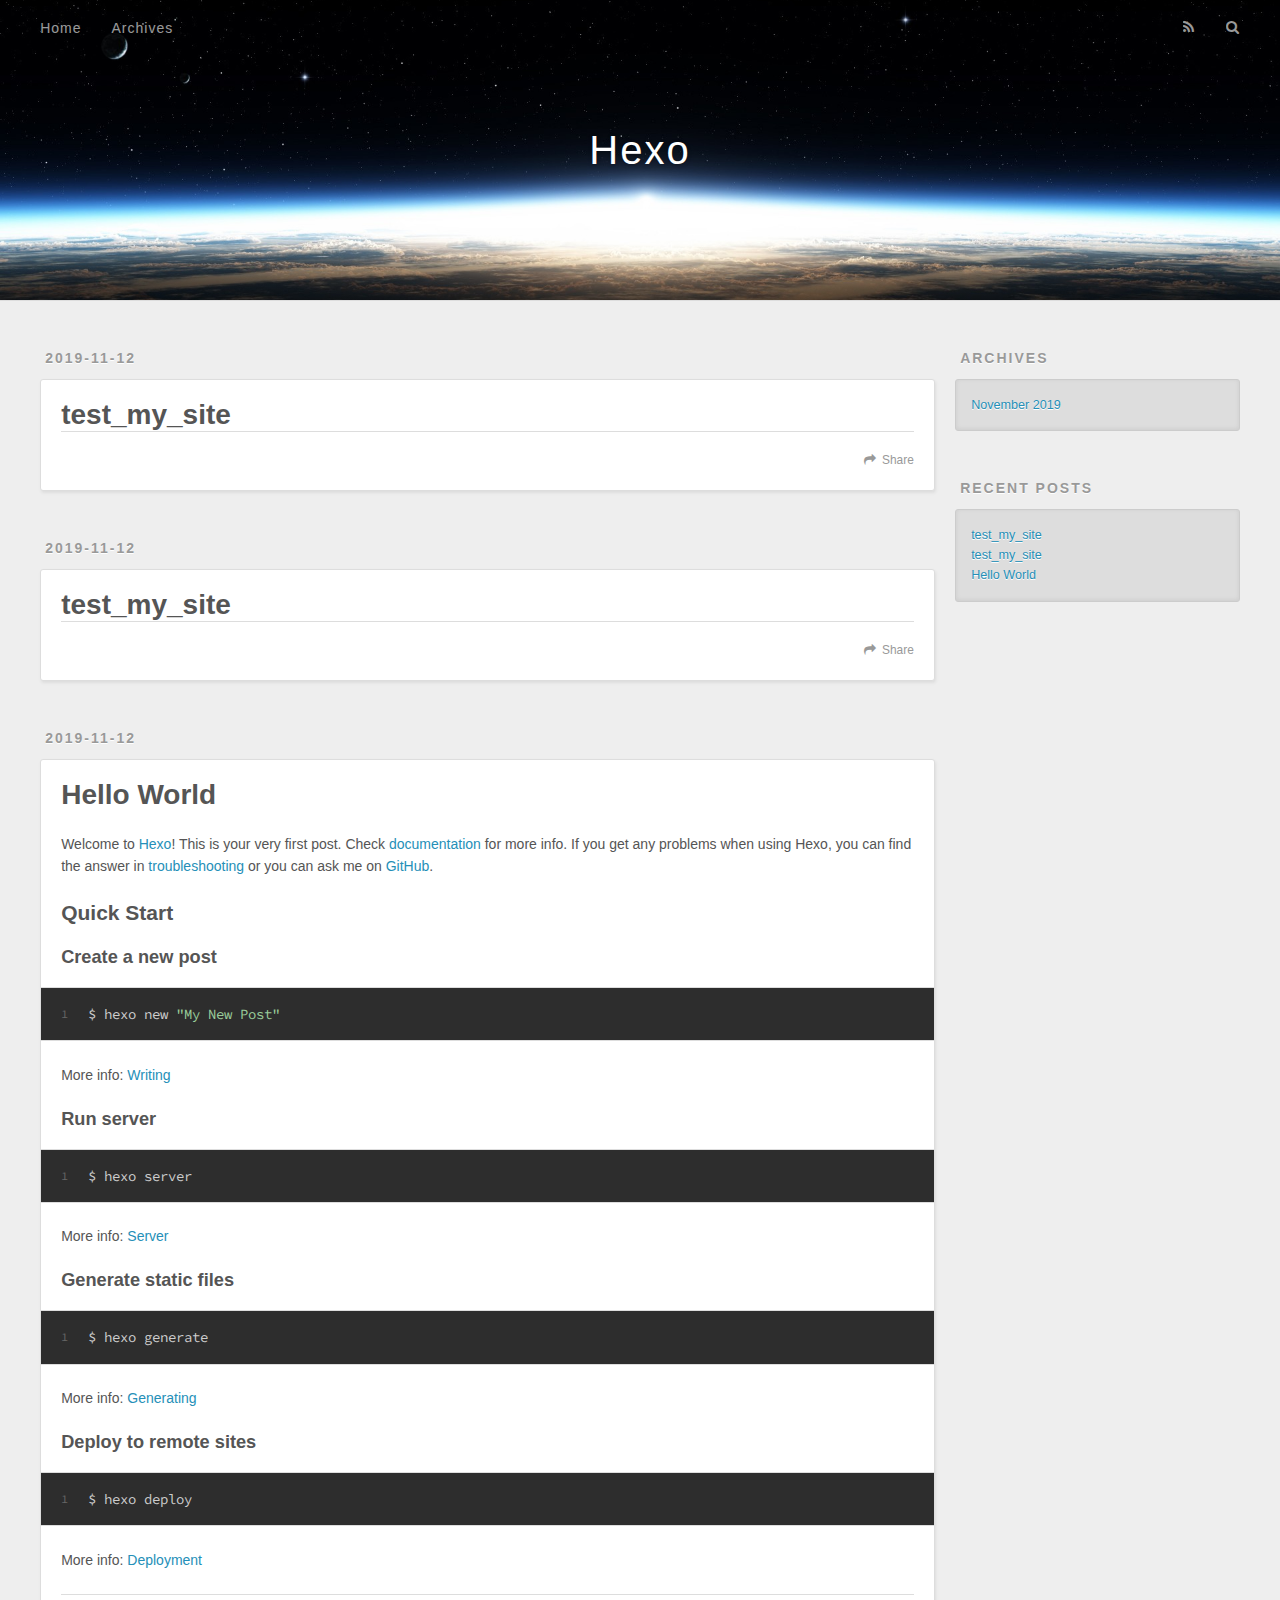
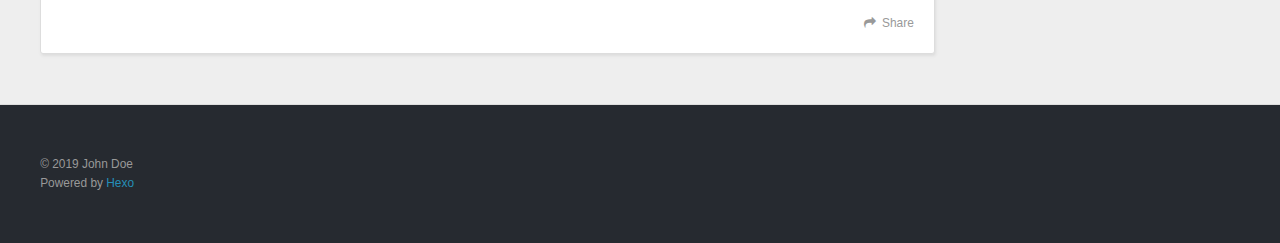
==== index.html @ 9171f2c6 "Site updated: 2019-11-12 21:00:38" ====
<!DOCTYPE html>
<html>
<head>
  <meta charset="utf-8">
  

  
  <title>Hexo</title>
  <meta name="viewport" content="width=device-width, initial-scale=1, maximum-scale=1">
  <meta property="og:type" content="website">
<meta property="og:title" content="Hexo">
<meta property="og:url" content="http:&#x2F;&#x2F;yoursite.com&#x2F;index.html">
<meta property="og:site_name" content="Hexo">
<meta property="og:locale" content="en">
<meta name="twitter:card" content="summary">
  
    <link rel="alternate" href="/atom.xml" title="Hexo" type="application/atom+xml">
  
  
    <link rel="icon" href="/favicon.png">
  
  
    <link href="//fonts.googleapis.com/css?family=Source+Code+Pro" rel="stylesheet" type="text/css">
  
  <link rel="stylesheet" href="/css/style.css">
</head>

<body>
  <div id="container">
    <div id="wrap">
      <header id="header">
  <div id="banner"></div>
  <div id="header-outer" class="outer">
    <div id="header-title" class="inner">
      <h1 id="logo-wrap">
        <a href="/" id="logo">Hexo</a>
      </h1>
      
    </div>
    <div id="header-inner" class="inner">
      <nav id="main-nav">
        <a id="main-nav-toggle" class="nav-icon"></a>
        
          <a class="main-nav-link" href="/">Home</a>
        
          <a class="main-nav-link" href="/archives">Archives</a>
        
      </nav>
      <nav id="sub-nav">
        
          <a id="nav-rss-link" class="nav-icon" href="/atom.xml" title="RSS Feed"></a>
        
        <a id="nav-search-btn" class="nav-icon" title="Search"></a>
      </nav>
      <div id="search-form-wrap">
        <form action="//google.com/search" method="get" accept-charset="UTF-8" class="search-form"><input type="search" name="q" class="search-form-input" placeholder="Search"><button type="submit" class="search-form-submit">&#xF002;</button><input type="hidden" name="sitesearch" value="http://yoursite.com"></form>
      </div>
    </div>
  </div>
</header>
      <div class="outer">
        <section id="main">
  
    <article id="post-test-my-site-1" class="article article-type-post" itemscope itemprop="blogPost">
  <div class="article-meta">
    <a href="/2019/11/12/test-my-site-1/" class="article-date">
  <time datetime="2019-11-12T12:51:30.000Z" itemprop="datePublished">2019-11-12</time>
</a>
    
  </div>
  <div class="article-inner">
    
    
      <header class="article-header">
        
  
    <h1 itemprop="name">
      <a class="article-title" href="/2019/11/12/test-my-site-1/">test_my_site</a>
    </h1>
  

      </header>
    
    <div class="article-entry" itemprop="articleBody">
      
        
      
    </div>
    <footer class="article-footer">
      <a data-url="http://yoursite.com/2019/11/12/test-my-site-1/" data-id="ck2vv4nkj0001gwr9bdwb14nw" class="article-share-link">Share</a>
      
      
    </footer>
  </div>
  
</article>


  
    <article id="post-test-my-site" class="article article-type-post" itemscope itemprop="blogPost">
  <div class="article-meta">
    <a href="/2019/11/12/test-my-site/" class="article-date">
  <time datetime="2019-11-12T12:20:41.000Z" itemprop="datePublished">2019-11-12</time>
</a>
    
  </div>
  <div class="article-inner">
    
    
      <header class="article-header">
        
  
    <h1 itemprop="name">
      <a class="article-title" href="/2019/11/12/test-my-site/">test_my_site</a>
    </h1>
  

      </header>
    
    <div class="article-entry" itemprop="articleBody">
      
        
      
    </div>
    <footer class="article-footer">
      <a data-url="http://yoursite.com/2019/11/12/test-my-site/" data-id="ck2vv4nkl0002gwr9ci5ifwwa" class="article-share-link">Share</a>
      
      
    </footer>
  </div>
  
</article>


  
    <article id="post-hello-world" class="article article-type-post" itemscope itemprop="blogPost">
  <div class="article-meta">
    <a href="/2019/11/12/hello-world/" class="article-date">
  <time datetime="2019-11-12T12:18:09.065Z" itemprop="datePublished">2019-11-12</time>
</a>
    
  </div>
  <div class="article-inner">
    
    
      <header class="article-header">
        
  
    <h1 itemprop="name">
      <a class="article-title" href="/2019/11/12/hello-world/">Hello World</a>
    </h1>
  

      </header>
    
    <div class="article-entry" itemprop="articleBody">
      
        <p>Welcome to <a href="https://hexo.io/" target="_blank" rel="noopener">Hexo</a>! This is your very first post. Check <a href="https://hexo.io/docs/" target="_blank" rel="noopener">documentation</a> for more info. If you get any problems when using Hexo, you can find the answer in <a href="https://hexo.io/docs/troubleshooting.html" target="_blank" rel="noopener">troubleshooting</a> or you can ask me on <a href="https://github.com/hexojs/hexo/issues" target="_blank" rel="noopener">GitHub</a>.</p>
<h2 id="Quick-Start"><a href="#Quick-Start" class="headerlink" title="Quick Start"></a>Quick Start</h2><h3 id="Create-a-new-post"><a href="#Create-a-new-post" class="headerlink" title="Create a new post"></a>Create a new post</h3><figure class="highlight bash"><table><tr><td class="gutter"><pre><span class="line">1</span><br></pre></td><td class="code"><pre><span class="line">$ hexo new <span class="string">"My New Post"</span></span><br></pre></td></tr></table></figure>

<p>More info: <a href="https://hexo.io/docs/writing.html" target="_blank" rel="noopener">Writing</a></p>
<h3 id="Run-server"><a href="#Run-server" class="headerlink" title="Run server"></a>Run server</h3><figure class="highlight bash"><table><tr><td class="gutter"><pre><span class="line">1</span><br></pre></td><td class="code"><pre><span class="line">$ hexo server</span><br></pre></td></tr></table></figure>

<p>More info: <a href="https://hexo.io/docs/server.html" target="_blank" rel="noopener">Server</a></p>
<h3 id="Generate-static-files"><a href="#Generate-static-files" class="headerlink" title="Generate static files"></a>Generate static files</h3><figure class="highlight bash"><table><tr><td class="gutter"><pre><span class="line">1</span><br></pre></td><td class="code"><pre><span class="line">$ hexo generate</span><br></pre></td></tr></table></figure>

<p>More info: <a href="https://hexo.io/docs/generating.html" target="_blank" rel="noopener">Generating</a></p>
<h3 id="Deploy-to-remote-sites"><a href="#Deploy-to-remote-sites" class="headerlink" title="Deploy to remote sites"></a>Deploy to remote sites</h3><figure class="highlight bash"><table><tr><td class="gutter"><pre><span class="line">1</span><br></pre></td><td class="code"><pre><span class="line">$ hexo deploy</span><br></pre></td></tr></table></figure>

<p>More info: <a href="https://hexo.io/docs/one-command-deployment.html" target="_blank" rel="noopener">Deployment</a></p>

      
    </div>
    <footer class="article-footer">
      <a data-url="http://yoursite.com/2019/11/12/hello-world/" data-id="ck2vv4nke0000gwr91i602cjk" class="article-share-link">Share</a>
      
      
    </footer>
  </div>
  
</article>


  


</section>
        
          <aside id="sidebar">
  
    

  
    

  
    
  
    
  <div class="widget-wrap">
    <h3 class="widget-title">Archives</h3>
    <div class="widget">
      <ul class="archive-list"><li class="archive-list-item"><a class="archive-list-link" href="/archives/2019/11/">November 2019</a></li></ul>
    </div>
  </div>


  
    
  <div class="widget-wrap">
    <h3 class="widget-title">Recent Posts</h3>
    <div class="widget">
      <ul>
        
          <li>
            <a href="/2019/11/12/test-my-site-1/">test_my_site</a>
          </li>
        
          <li>
            <a href="/2019/11/12/test-my-site/">test_my_site</a>
          </li>
        
          <li>
            <a href="/2019/11/12/hello-world/">Hello World</a>
          </li>
        
      </ul>
    </div>
  </div>

  
</aside>
        
      </div>
      <footer id="footer">
  
  <div class="outer">
    <div id="footer-info" class="inner">
      &copy; 2019 John Doe<br>
      Powered by <a href="http://hexo.io/" target="_blank">Hexo</a>
    </div>
  </div>
</footer>
    </div>
    <nav id="mobile-nav">
  
    <a href="/" class="mobile-nav-link">Home</a>
  
    <a href="/archives" class="mobile-nav-link">Archives</a>
  
</nav>
    

<script src="//ajax.googleapis.com/ajax/libs/jquery/2.0.3/jquery.min.js"></script>


  <link rel="stylesheet" href="/fancybox/jquery.fancybox.css">
  <script src="/fancybox/jquery.fancybox.pack.js"></script>


<script src="/js/script.js"></script>



  </div>
</body>
</html>
---- css/style.css ----
body {
  width: 100%;
}
body:before,
body:after {
  content: "";
  display: table;
}
body:after {
  clear: both;
}
html,
body,
div,
span,
applet,
object,
iframe,
h1,
h2,
h3,
h4,
h5,
h6,
p,
blockquote,
pre,
a,
abbr,
acronym,
address,
big,
cite,
code,
del,
dfn,
em,
img,
ins,
kbd,
q,
s,
samp,
small,
strike,
strong,
sub,
sup,
tt,
var,
dl,
dt,
dd,
ol,
ul,
li,
fieldset,
form,
label,
legend,
table,
caption,
tbody,
tfoot,
thead,
tr,
th,
td {
  margin: 0;
  padding: 0;
  border: 0;
  outline: 0;
  font-weight: inherit;
  font-style: inherit;
  font-family: inherit;
  font-size: 100%;
  vertical-align: baseline;
}
body {
  line-height: 1;
  color: #000;
  background: #fff;
}
ol,
ul {
  list-style: none;
}
table {
  border-collapse: separate;
  border-spacing: 0;
  vertical-align: middle;
}
caption,
th,
td {
  text-align: left;
  font-weight: normal;
  vertical-align: middle;
}
a img {
  border: none;
}
input,
button {
  margin: 0;
  padding: 0;
}
input::-moz-focus-inner,
button::-moz-focus-inner {
  border: 0;
  padding: 0;
}
@font-face {
  font-family: FontAwesome;
  font-style: normal;
  font-weight: normal;
  src: url("fonts/fontawesome-webfont.eot?v=#4.0.3");
  src: url("fonts/fontawesome-webfont.eot?#iefix&v=#4.0.3") format("embedded-opentype"), url("fonts/fontawesome-webfont.woff?v=#4.0.3") format("woff"), url("fonts/fontawesome-webfont.ttf?v=#4.0.3") format("truetype"), url("fonts/fontawesome-webfont.svg#fontawesomeregular?v=#4.0.3") format("svg");
}
html,
body,
#container {
  height: 100%;
}
body {
  background: #eee;
  font: 14px -apple-system, BlinkMacSystemFont, "Segoe UI", "Roboto", "Oxygen", "Ubuntu", "Cantarell", "Fira Sans", "Droid Sans", "Helvetica Neue", sans-serif;
  -webkit-text-size-adjust: 100%;
}
.outer {
  max-width: 1220px;
  margin: 0 auto;
  padding: 0 20px;
}
.outer:before,
.outer:after {
  content: "";
  display: table;
}
.outer:after {
  clear: both;
}
.inner {
  display: inline;
  float: left;
  width: 98.33333333333333%;
  margin: 0 0.833333333333333%;
}
.left,
.alignleft {
  float: left;
}
.right,
.alignright {
  float: right;
}
.clear {
  clear: both;
}
#container {
  position: relative;
}
.mobile-nav-on {
  overflow: hidden;
}
#wrap {
  height: 100%;
  width: 100%;
  position: absolute;
  top: 0;
  left: 0;
  -webkit-transition: 0.2s ease-out;
  -moz-transition: 0.2s ease-out;
  -ms-transition: 0.2s ease-out;
  transition: 0.2s ease-out;
  z-index: 1;
  background: #eee;
}
.mobile-nav-on #wrap {
  left: 280px;
}
@media screen and (min-width: 768px) {
  #main {
    display: inline;
    float: left;
    width: 73.33333333333333%;
    margin: 0 0.833333333333333%;
  }
}
.article-date,
.article-category-link,
.archive-year,
.widget-title {
  text-decoration: none;
  text-transform: uppercase;
  letter-spacing: 2px;
  color: #999;
  margin-bottom: 1em;
  margin-left: 5px;
  line-height: 1em;
  text-shadow: 0 1px #fff;
  font-weight: bold;
}
.article-inner,
.archive-article-inner {
  background: #fff;
  -webkit-box-shadow: 1px 2px 3px #ddd;
  box-shadow: 1px 2px 3px #ddd;
  border: 1px solid #ddd;
  border-radius: 3px;
}
.article-entry h1,
.widget h1 {
  font-size: 2em;
}
.article-entry h2,
.widget h2 {
  font-size: 1.5em;
}
.article-entry h3,
.widget h3 {
  font-size: 1.3em;
}
.article-entry h4,
.widget h4 {
  font-size: 1.2em;
}
.article-entry h5,
.widget h5 {
  font-size: 1em;
}
.article-entry h6,
.widget h6 {
  font-size: 1em;
  color: #999;
}
.article-entry hr,
.widget hr {
  border: 1px dashed #ddd;
}
.article-entry strong,
.widget strong {
  font-weight: bold;
}
.article-entry em,
.widget em,
.article-entry cite,
.widget cite {
  font-style: italic;
}
.article-entry sup,
.widget sup,
.article-entry sub,
.widget sub {
  font-size: 0.75em;
  line-height: 0;
  position: relative;
  vertical-align: baseline;
}
.article-entry sup,
.widget sup {
  top: -0.5em;
}
.article-entry sub,
.widget sub {
  bottom: -0.2em;
}
.article-entry small,
.widget small {
  font-size: 0.85em;
}
.article-entry acronym,
.widget acronym,
.article-entry abbr,
.widget abbr {
  border-bottom: 1px dotted;
}
.article-entry ul,
.widget ul,
.article-entry ol,
.widget ol,
.article-entry dl,
.widget dl {
  margin: 0 20px;
  line-height: 1.6em;
}
.article-entry ul ul,
.widget ul ul,
.article-entry ol ul,
.widget ol ul,
.article-entry ul ol,
.widget ul ol,
.article-entry ol ol,
.widget ol ol {
  margin-top: 0;
  margin-bottom: 0;
}
.article-entry ul,
.widget ul {
  list-style: disc;
}
.article-entry ol,
.widget ol {
  list-style: decimal;
}
.article-entry dt,
.widget dt {
  font-weight: bold;
}
#header {
  height: 300px;
  position: relative;
  border-bottom: 1px solid #ddd;
}
#header:before,
#header:after {
  content: "";
  position: absolute;
  left: 0;
  right: 0;
  height: 40px;
}
#header:before {
  top: 0;
  background: -webkit-linear-gradient(rgba(0,0,0,0.2), transparent);
  background: -moz-linear-gradient(rgba(0,0,0,0.2), transparent);
  background: -ms-linear-gradient(rgba(0,0,0,0.2), transparent);
  background: linear-gradient(rgba(0,0,0,0.2), transparent);
}
#header:after {
  bottom: 0;
  background: -webkit-linear-gradient(transparent, rgba(0,0,0,0.2));
  background: -moz-linear-gradient(transparent, rgba(0,0,0,0.2));
  background: -ms-linear-gradient(transparent, rgba(0,0,0,0.2));
  background: linear-gradient(transparent, rgba(0,0,0,0.2));
}
#header-outer {
  height: 100%;
  position: relative;
}
#header-inner {
  position: relative;
  overflow: hidden;
}
#banner {
  position: absolute;
  top: 0;
  left: 0;
  width: 100%;
  height: 100%;
  background: url("images/banner.jpg") center #000;
  -webkit-background-size: cover;
  -moz-background-size: cover;
  background-size: cover;
  z-index: -1;
}
#header-title {
  text-align: center;
  height: 40px;
  position: absolute;
  top: 50%;
  left: 0;
  margin-top: -20px;
}
#logo,
#subtitle {
  text-decoration: none;
  color: #fff;
  font-weight: 300;
  text-shadow: 0 1px 4px rgba(0,0,0,0.3);
}
#logo {
  font-size: 40px;
  line-height: 40px;
  letter-spacing: 2px;
}
#subtitle {
  font-size: 16px;
  line-height: 16px;
  letter-spacing: 1px;
}
#subtitle-wrap {
  margin-top: 16px;
}
#main-nav {
  float: left;
  margin-left: -15px;
}
.nav-icon,
.main-nav-link {
  float: left;
  color: #fff;
  opacity: 0.6;
  text-decoration: none;
  text-shadow: 0 1px rgba(0,0,0,0.2);
  -webkit-transition: opacity 0.2s;
  -moz-transition: opacity 0.2s;
  -ms-transition: opacity 0.2s;
  transition: opacity 0.2s;
  display: block;
  padding: 20px 15px;
}
.nav-icon:hover,
.main-nav-link:hover {
  opacity: 1;
}
.nav-icon {
  font-family: FontAwesome;
  text-align: center;
  font-size: 14px;
  width: 14px;
  height: 14px;
  padding: 20px 15px;
  position: relative;
  cursor: pointer;
}
.main-nav-link {
  font-weight: 300;
  letter-spacing: 1px;
}
@media screen and (max-width: 479px) {
  .main-nav-link {
    display: none;
  }
}
#main-nav-toggle {
  display: none;
}
#main-nav-toggle:before {
  content: "\f0c9";
}
@media screen and (max-width: 479px) {
  #main-nav-toggle {
    display: block;
  }
}
#sub-nav {
  float: right;
  margin-right: -15px;
}
#nav-rss-link:before {
  content: "\f09e";
}
#nav-search-btn:before {
  content: "\f002";
}
#search-form-wrap {
  position: absolute;
  top: 15px;
  width: 150px;
  height: 30px;
  right: -150px;
  opacity: 0;
  -webkit-transition: 0.2s ease-out;
  -moz-transition: 0.2s ease-out;
  -ms-transition: 0.2s ease-out;
  transition: 0.2s ease-out;
}
#search-form-wrap.on {
  opacity: 1;
  right: 0;
}
@media screen and (max-width: 479px) {
  #search-form-wrap {
    width: 100%;
    right: -100%;
  }
}
.search-form {
  position: absolute;
  top: 0;
  left: 0;
  right: 0;
  background: #fff;
  padding: 5px 15px;
  border-radius: 15px;
  -webkit-box-shadow: 0 0 10px rgba(0,0,0,0.3);
  box-shadow: 0 0 10px rgba(0,0,0,0.3);
}
.search-form-input {
  border: none;
  background: none;
  color: #555;
  width: 100%;
  font: 13px -apple-system, BlinkMacSystemFont, "Segoe UI", "Roboto", "Oxygen", "Ubuntu", "Cantarell", "Fira Sans", "Droid Sans", "Helvetica Neue", sans-serif;
  outline: none;
}
.search-form-input::-webkit-search-results-decoration,
.search-form-input::-webkit-search-cancel-button {
  -webkit-appearance: none;
}
.search-form-submit {
  position: absolute;
  top: 50%;
  right: 10px;
  margin-top: -7px;
  font: 13px FontAwesome;
  border: none;
  background: none;
  color: #bbb;
  cursor: pointer;
}
.search-form-submit:hover,
.search-form-submit:focus {
  color: #777;
}
.article {
  margin: 50px 0;
}
.article-inner {
  overflow: hidden;
}
.article-meta:before,
.article-meta:after {
  content: "";
  display: table;
}
.article-meta:after {
  clear: both;
}
.article-date {
  float: left;
}
.article-category {
  float: left;
  line-height: 1em;
  color: #ccc;
  text-shadow: 0 1px #fff;
  margin-left: 8px;
}
.article-category:before {
  content: "\2022";
}
.article-category-link {
  margin: 0 12px 1em;
}
.article-header {
  padding: 20px 20px 0;
}
.article-title {
  text-decoration: none;
  font-size: 2em;
  font-weight: bold;
  color: #555;
  line-height: 1.1em;
  -webkit-transition: color 0.2s;
  -moz-transition: color 0.2s;
  -ms-transition: color 0.2s;
  transition: color 0.2s;
}
a.article-title:hover {
  color: #258fb8;
}
.article-entry {
  color: #555;
  padding: 0 20px;
}
.article-entry:before,
.article-entry:after {
  content: "";
  display: table;
}
.article-entry:after {
  clear: both;
}
.article-entry p,
.article-entry table {
  line-height: 1.6em;
  margin: 1.6em 0;
}
.article-entry h1,
.article-entry h2,
.article-entry h3,
.article-entry h4,
.article-entry h5,
.article-entry h6 {
  font-weight: bold;
}
.article-entry h1,
.article-entry h2,
.article-entry h3,
.article-entry h4,
.article-entry h5,
.article-entry h6 {
  line-height: 1.1em;
  margin: 1.1em 0;
}
.article-entry a {
  color: #258fb8;
  text-decoration: none;
}
.article-entry a:hover {
  text-decoration: underline;
}
.article-entry ul,
.article-entry ol,
.article-entry dl {
  margin-top: 1.6em;
  margin-bottom: 1.6em;
}
.article-entry img,
.article-entry video {
  max-width: 100%;
  height: auto;
  display: block;
  margin: auto;
}
.article-entry iframe {
  border: none;
}
.article-entry table {
  width: 100%;
  border-collapse: collapse;
  border-spacing: 0;
}
.article-entry th {
  font-weight: bold;
  border-bottom: 3px solid #ddd;
  padding-bottom: 0.5em;
}
.article-entry td {
  border-bottom: 1px solid #ddd;
  padding: 10px 0;
}
.article-entry blockquote {
  font-family: Georgia, "Times New Roman", serif;
  font-size: 1.4em;
  margin: 1.6em 20px;
  text-align: center;
}
.article-entry blockquote footer {
  font-size: 14px;
  margin: 1.6em 0;
  font-family: -apple-system, BlinkMacSystemFont, "Segoe UI", "Roboto", "Oxygen", "Ubuntu", "Cantarell", "Fira Sans", "Droid Sans", "Helvetica Neue", sans-serif;
}
.article-entry blockquote footer cite:before {
  content: "—";
  padding: 0 0.5em;
}
.article-entry .pullquote {
  text-align: left;
  width: 45%;
  margin: 0;
}
.article-entry .pullquote.left {
  margin-left: 0.5em;
  margin-right: 1em;
}
.article-entry .pullquote.right {
  margin-right: 0.5em;
  margin-left: 1em;
}
.article-entry .caption {
  color: #999;
  display: block;
  font-size: 0.9em;
  margin-top: 0.5em;
  position: relative;
  text-align: center;
}
.article-entry .video-container {
  position: relative;
  padding-top: 56.25%;
  height: 0;
  overflow: hidden;
}
.article-entry .video-container iframe,
.article-entry .video-container object,
.article-entry .video-container embed {
  position: absolute;
  top: 0;
  left: 0;
  width: 100%;
  height: 100%;
  margin-top: 0;
}
.article-more-link a {
  display: inline-block;
  line-height: 1em;
  padding: 6px 15px;
  border-radius: 15px;
  background: #eee;
  color: #999;
  text-shadow: 0 1px #fff;
  text-decoration: none;
}
.article-more-link a:hover {
  background: #258fb8;
  color: #fff;
  text-decoration: none;
  text-shadow: 0 1px #1e7293;
}
.article-footer {
  font-size: 0.85em;
  line-height: 1.6em;
  border-top: 1px solid #ddd;
  padding-top: 1.6em;
  margin: 0 20px 20px;
}
.article-footer:before,
.article-footer:after {
  content: "";
  display: table;
}
.article-footer:after {
  clear: both;
}
.article-footer a {
  color: #999;
  text-decoration: none;
}
.article-footer a:hover {
  color: #555;
}
.article-tag-list-item {
  float: left;
  margin-right: 10px;
}
.article-tag-list-link:before {
  content: "#";
}
.article-comment-link {
  float: right;
}
.article-comment-link:before {
  content: "\f075";
  font-family: FontAwesome;
  padding-right: 8px;
}
.article-share-link {
  cursor: pointer;
  float: right;
  margin-left: 20px;
}
.article-share-link:before {
  content: "\f064";
  font-family: FontAwesome;
  padding-right: 6px;
}
#article-nav {
  position: relative;
}
#article-nav:before,
#article-nav:after {
  content: "";
  display: table;
}
#article-nav:after {
  clear: both;
}
@media screen and (min-width: 768px) {
  #article-nav {
    margin: 50px 0;
  }
  #article-nav:before {
    width: 8px;
    height: 8px;
    position: absolute;
    top: 50%;
    left: 50%;
    margin-top: -4px;
    margin-left: -4px;
    content: "";
    border-radius: 50%;
    background: #ddd;
    -webkit-box-shadow: 0 1px 2px #fff;
    box-shadow: 0 1px 2px #fff;
  }
}
.article-nav-link-wrap {
  text-decoration: none;
  text-shadow: 0 1px #fff;
  color: #999;
  -webkit-box-sizing: border-box;
  -moz-box-sizing: border-box;
  box-sizing: border-box;
  margin-top: 50px;
  text-align: center;
  display: block;
}
.article-nav-link-wrap:hover {
  color: #555;
}
@media screen and (min-width: 768px) {
  .article-nav-link-wrap {
    width: 50%;
    margin-top: 0;
  }
}
@media screen and (min-width: 768px) {
  #article-nav-newer {
    float: left;
    text-align: right;
    padding-right: 20px;
  }
}
@media screen and (min-width: 768px) {
  #article-nav-older {
    float: right;
    text-align: left;
    padding-left: 20px;
  }
}
.article-nav-caption {
  text-transform: uppercase;
  letter-spacing: 2px;
  color: #ddd;
  line-height: 1em;
  font-weight: bold;
}
#article-nav-newer .article-nav-caption {
  margin-right: -2px;
}
.article-nav-title {
  font-size: 0.85em;
  line-height: 1.6em;
  margin-top: 0.5em;
}
.article-share-box {
  position: absolute;
  display: none;
  background: #fff;
  -webkit-box-shadow: 1px 2px 10px rgba(0,0,0,0.2);
  box-shadow: 1px 2px 10px rgba(0,0,0,0.2);
  border-radius: 3px;
  margin-left: -145px;
  overflow: hidden;
  z-index: 1;
}
.article-share-box.on {
  display: block;
}
.article-share-input {
  width: 100%;
  background: none;
  -webkit-box-sizing: border-box;
  -moz-box-sizing: border-box;
  box-sizing: border-box;
  font: 14px -apple-system, BlinkMacSystemFont, "Segoe UI", "Roboto", "Oxygen", "Ubuntu", "Cantarell", "Fira Sans", "Droid Sans", "Helvetica Neue", sans-serif;
  padding: 0 15px;
  color: #555;
  outline: none;
  border: 1px solid #ddd;
  border-radius: 3px 3px 0 0;
  height: 36px;
  line-height: 36px;
}
.article-share-links {
  background: #eee;
}
.article-share-links:before,
.article-share-links:after {
  content: "";
  display: table;
}
.article-share-links:after {
  clear: both;
}
.article-share-twitter,
.article-share-facebook,
.article-share-pinterest,
.article-share-google {
  width: 50px;
  height: 36px;
  display: block;
  float: left;
  position: relative;
  color: #999;
  text-shadow: 0 1px #fff;
}
.article-share-twitter:before,
.article-share-facebook:before,
.article-share-pinterest:before,
.article-share-google:before {
  font-size: 20px;
  font-family: FontAwesome;
  width: 20px;
  height: 20px;
  position: absolute;
  top: 50%;
  left: 50%;
  margin-top: -10px;
  margin-left: -10px;
  text-align: center;
}
.article-share-twitter:hover,
.article-share-facebook:hover,
.article-share-pinterest:hover,
.article-share-google:hover {
  color: #fff;
}
.article-share-twitter:before {
  content: "\f099";
}
.article-share-twitter:hover {
  background: #00aced;
  text-shadow: 0 1px #008abe;
}
.article-share-facebook:before {
  content: "\f09a";
}
.article-share-facebook:hover {
  background: #3b5998;
  text-shadow: 0 1px #2f477a;
}
.article-share-pinterest:before {
  content: "\f0d2";
}
.article-share-pinterest:hover {
  background: #cb2027;
  text-shadow: 0 1px #a21a1f;
}
.article-share-google:before {
  content: "\f0d5";
}
.article-share-google:hover {
  background: #dd4b39;
  text-shadow: 0 1px #be3221;
}
.article-gallery {
  background: #000;
  position: relative;
}
.article-gallery-photos {
  position: relative;
  overflow: hidden;
}
.article-gallery-img {
  display: none;
  max-width: 100%;
}
.article-gallery-img:first-child {
  display: block;
}
.article-gallery-img.loaded {
  position: absolute;
  display: block;
}
.article-gallery-img img {
  display: block;
  max-width: 100%;
  margin: 0 auto;
}
#comments {
  background: #fff;
  -webkit-box-shadow: 1px 2px 3px #ddd;
  box-shadow: 1px 2px 3px #ddd;
  padding: 20px;
  border: 1px solid #ddd;
  border-radius: 3px;
  margin: 50px 0;
}
#comments a {
  color: #258fb8;
}
.archives-wrap {
  margin: 50px 0;
}
.archives:before,
.archives:after {
  content: "";
  display: table;
}
.archives:after {
  clear: both;
}
.archive-year-wrap {
  margin-bottom: 1em;
}
.archives {
  -webkit-column-gap: 10px;
  -moz-column-gap: 10px;
  column-gap: 10px;
}
@media screen and (min-width: 480px) and (max-width: 767px) {
  .archives {
    -webkit-column-count: 2;
    -moz-column-count: 2;
    column-count: 2;
  }
}
@media screen and (min-width: 768px) {
  .archives {
    -webkit-column-count: 3;
    -moz-column-count: 3;
    column-count: 3;
  }
}
.archive-article {
  -webkit-column-break-inside: avoid;
  page-break-inside: avoid;
  overflow: hidden;
  break-inside: avoid-column;
}
.archive-article-inner {
  padding: 10px;
  margin-bottom: 15px;
}
.archive-article-title {
  text-decoration: none;
  font-weight: bold;
  color: #555;
  -webkit-transition: color 0.2s;
  -moz-transition: color 0.2s;
  -ms-transition: color 0.2s;
  transition: color 0.2s;
  line-height: 1.6em;
}
.archive-article-title:hover {
  color: #258fb8;
}
.archive-article-footer {
  margin-top: 1em;
}
.archive-article-date {
  color: #999;
  text-decoration: none;
  font-size: 0.85em;
  line-height: 1em;
  margin-bottom: 0.5em;
  display: block;
}
#page-nav {
  margin: 50px auto;
  background: #fff;
  -webkit-box-shadow: 1px 2px 3px #ddd;
  box-shadow: 1px 2px 3px #ddd;
  border: 1px solid #ddd;
  border-radius: 3px;
  text-align: center;
  color: #999;
  overflow: hidden;
}
#page-nav:before,
#page-nav:after {
  content: "";
  display: table;
}
#page-nav:after {
  clear: both;
}
#page-nav a,
#page-nav span {
  padding: 10px 20px;
  line-height: 1;
  height: 2ex;
}
#page-nav a {
  color: #999;
  text-decoration: none;
}
#page-nav a:hover {
  background: #999;
  color: #fff;
}
#page-nav .prev {
  float: left;
}
#page-nav .next {
  float: right;
}
#page-nav .page-number {
  display: inline-block;
}
@media screen and (max-width: 479px) {
  #page-nav .page-number {
    display: none;
  }
}
#page-nav .current {
  color: #555;
  font-weight: bold;
}
#page-nav .space {
  color: #ddd;
}
#footer {
  background: #262a30;
  padding: 50px 0;
  border-top: 1px solid #ddd;
  color: #999;
}
#footer a {
  color: #258fb8;
  text-decoration: none;
}
#footer a:hover {
  text-decoration: underline;
}
#footer-info {
  line-height: 1.6em;
  font-size: 0.85em;
}
.article-entry pre,
.article-entry .highlight {
  background: #2d2d2d;
  margin: 0 -20px;
  padding: 15px 20px;
  border-style: solid;
  border-color: #ddd;
  border-width: 1px 0;
  overflow: auto;
  color: #ccc;
  line-height: 22.400000000000002px;
}
.article-entry .highlight .gutter pre,
.article-entry .gist .gist-file .gist-data .line-numbers {
  color: #666;
  font-size: 0.85em;
}
.article-entry pre,
.article-entry code {
  font-family: "Source Code Pro", Consolas, Monaco, Menlo, Consolas, monospace;
}
.article-entry code {
  background: #eee;
  text-shadow: 0 1px #fff;
  padding: 0 0.3em;
}
.article-entry pre code {
  background: none;
  text-shadow: none;
  padding: 0;
}
.article-entry .highlight pre {
  border: none;
  margin: 0;
  padding: 0;
}
.article-entry .highlight table {
  margin: 0;
  width: auto;
}
.article-entry .highlight td {
  border: none;
  padding: 0;
}
.article-entry .highlight figcaption {
  font-size: 0.85em;
  color: #999;
  line-height: 1em;
  margin-bottom: 1em;
}
.article-entry .highlight figcaption:before,
.article-entry .highlight figcaption:after {
  content: "";
  display: table;
}
.article-entry .highlight figcaption:after {
  clear: both;
}
.article-entry .highlight figcaption a {
  float: right;
}
.article-entry .highlight .gutter pre {
  text-align: right;
  padding-right: 20px;
}
.article-entry .highlight .line {
  height: 22.400000000000002px;
}
.article-entry .highlight .line.marked {
  background: #515151;
}
.article-entry .gist {
  margin: 0 -20px;
  border-style: solid;
  border-color: #ddd;
  border-width: 1px 0;
  background: #2d2d2d;
  padding: 15px 20px 15px 0;
}
.article-entry .gist .gist-file {
  border: none;
  font-family: "Source Code Pro", Consolas, Monaco, Menlo, Consolas, monospace;
  margin: 0;
}
.article-entry .gist .gist-file .gist-data {
  background: none;
  border: none;
}
.article-entry .gist .gist-file .gist-data .line-numbers {
  background: none;
  border: none;
  padding: 0 20px 0 0;
}
.article-entry .gist .gist-file .gist-data .line-data {
  padding: 0 !important;
}
.article-entry .gist .gist-file .highlight {
  margin: 0;
  padding: 0;
  border: none;
}
.article-entry .gist .gist-file .gist-meta {
  background: #2d2d2d;
  color: #999;
  font: 0.85em -apple-system, BlinkMacSystemFont, "Segoe UI", "Roboto", "Oxygen", "Ubuntu", "Cantarell", "Fira Sans", "Droid Sans", "Helvetica Neue", sans-serif;
  text-shadow: 0 0;
  padding: 0;
  margin-top: 1em;
  margin-left: 20px;
}
.article-entry .gist .gist-file .gist-meta a {
  color: #258fb8;
  font-weight: normal;
}
.article-entry .gist .gist-file .gist-meta a:hover {
  text-decoration: underline;
}
pre .comment,
pre .title {
  color: #999;
}
pre .variable,
pre .attribute,
pre .tag,
pre .regexp,
pre .ruby .constant,
pre .xml .tag .title,
pre .xml .pi,
pre .xml .doctype,
pre .html .doctype,
pre .css .id,
pre .css .class,
pre .css .pseudo {
  color: #f2777a;
}
pre .number,
pre .preprocessor,
pre .built_in,
pre .literal,
pre .params,
pre .constant {
  color: #f99157;
}
pre .class,
pre .ruby .class .title,
pre .css .rules .attribute {
  color: #9c9;
}
pre .string,
pre .value,
pre .inheritance,
pre .header,
pre .ruby .symbol,
pre .xml .cdata {
  color: #9c9;
}
pre .css .hexcolor {
  color: #6cc;
}
pre .function,
pre .python .decorator,
pre .python .title,
pre .ruby .function .title,
pre .ruby .title .keyword,
pre .perl .sub,
pre .javascript .title,
pre .coffeescript .title {
  color: #69c;
}
pre .keyword,
pre .javascript .function {
  color: #c9c;
}
@media screen and (max-width: 479px) {
  #mobile-nav {
    position: absolute;
    top: 0;
    left: 0;
    width: 280px;
    height: 100%;
    background: #191919;
    border-right: 1px solid #fff;
  }
}
@media screen and (max-width: 479px) {
  .mobile-nav-link {
    display: block;
    color: #999;
    text-decoration: none;
    padding: 15px 20px;
    font-weight: bold;
  }
  .mobile-nav-link:hover {
    color: #fff;
  }
}
@media screen and (min-width: 768px) {
  #sidebar {
    display: inline;
    float: left;
    width: 23.333333333333332%;
    margin: 0 0.833333333333333%;
  }
}
.widget-wrap {
  margin: 50px 0;
}
.widget {
  color: #777;
  text-shadow: 0 1px #fff;
  background: #ddd;
  -webkit-box-shadow: 0 -1px 4px #ccc inset;
  box-shadow: 0 -1px 4px #ccc inset;
  border: 1px solid #ccc;
  padding: 15px;
  border-radius: 3px;
}
.widget a {
  color: #258fb8;
  text-decoration: none;
}
.widget a:hover {
  text-decoration: underline;
}
.widget ul ul,
.widget ol ul,
.widget dl ul,
.widget ul ol,
.widget ol ol,
.widget dl ol,
.widget ul dl,
.widget ol dl,
.widget dl dl {
  margin-left: 15px;
  list-style: disc;
}
.widget {
  line-height: 1.6em;
  word-wrap: break-word;
  font-size: 0.9em;
}
.widget ul,
.widget ol {
  list-style: none;
  margin: 0;
}
.widget ul ul,
.widget ol ul,
.widget ul ol,
.widget ol ol {
  margin: 0 20px;
}
.widget ul ul,
.widget ol ul {
  list-style: disc;
}
.widget ul ol,
.widget ol ol {
  list-style: decimal;
}
.category-list-count,
.tag-list-count,
.archive-list-count {
  padding-left: 5px;
  color: #999;
  font-size: 0.85em;
}
.category-list-count:before,
.tag-list-count:before,
.archive-list-count:before {
  content: "(";
}
.category-list-count:after,
.tag-list-count:after,
.archive-list-count:after {
  content: ")";
}
.tagcloud a {
  margin-right: 5px;
  display: inline-block;
}
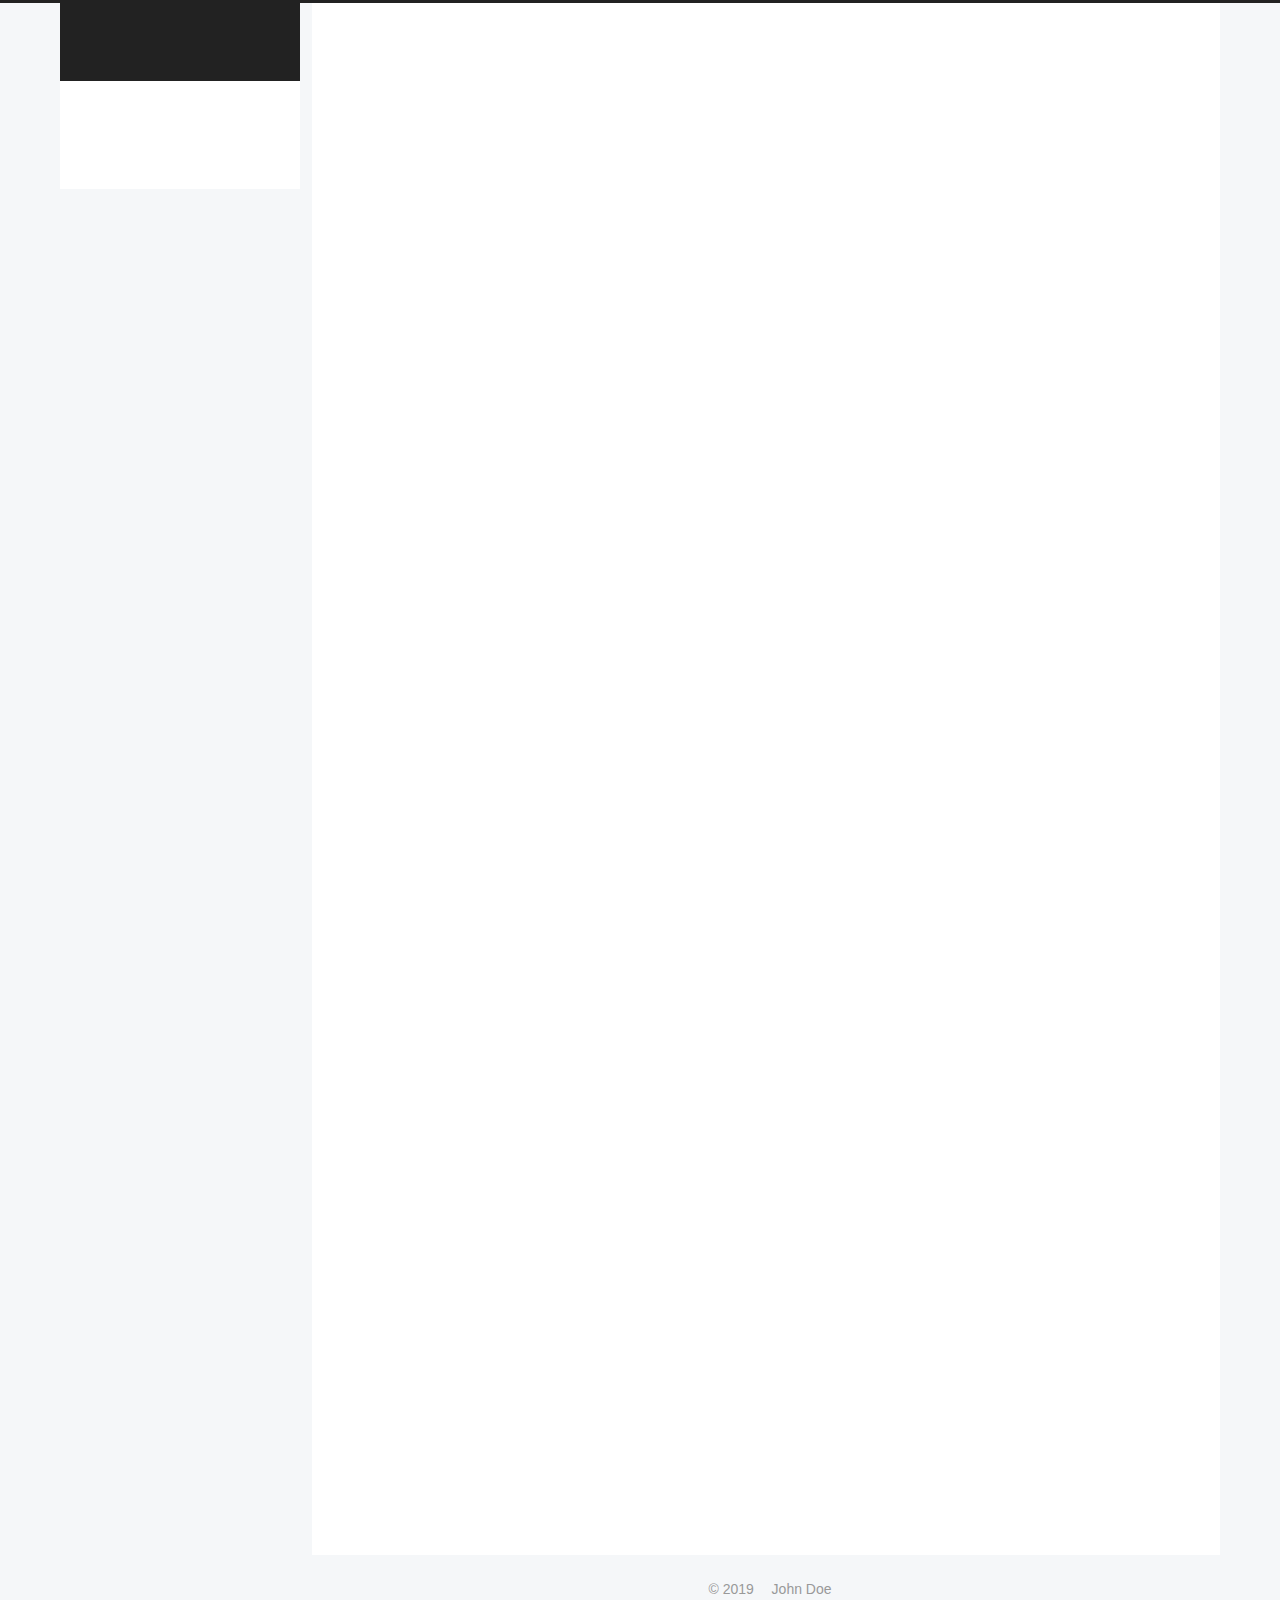
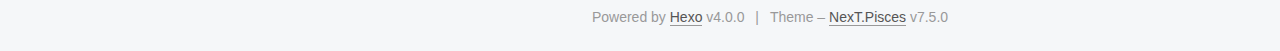
==== commit c298eb13: "Site updated: 2019-11-13 10:43:15" ====
--- a/index.html
+++ b/index.html
@@ -1,161 +1,329 @@
 <!DOCTYPE html>
-<html>
+<html lang="en">
 <head>
-  <meta charset="utf-8">
-  
-
-  
-  <title>Hexo</title>
-  <meta name="viewport" content="width=device-width, initial-scale=1, maximum-scale=1">
+  <meta charset="UTF-8">
+<meta name="viewport" content="width=device-width, initial-scale=1, maximum-scale=2">
+<meta name="theme-color" content="#222">
+<meta name="generator" content="Hexo 4.0.0">
+  <link rel="apple-touch-icon" sizes="180x180" href="/images/apple-touch-icon-next.png">
+  <link rel="icon" type="image/png" sizes="32x32" href="/images/favicon-32x32-next.png">
+  <link rel="icon" type="image/png" sizes="16x16" href="/images/favicon-16x16-next.png">
+  <link rel="mask-icon" href="/images/logo.svg" color="#222">
+  <link rel="alternate" href="/atom.xml" title="Hexo" type="application/atom+xml">
+
+<link rel="stylesheet" href="/css/main.css">
+
+
+<link rel="stylesheet" href="/lib/font-awesome/css/font-awesome.min.css">
+
+
+<script id="hexo-configurations">
+  var NexT = window.NexT || {};
+  var CONFIG = {
+    root: '/',
+    scheme: 'Pisces',
+    version: '7.5.0',
+    exturl: false,
+    sidebar: {"position":"left","display":"post","offset":12,"onmobile":false},
+    copycode: {"enable":false,"show_result":false,"style":null},
+    back2top: {"enable":true,"sidebar":false,"scrollpercent":false},
+    bookmark: {"enable":false,"color":"#222","save":"auto"},
+    fancybox: false,
+    mediumzoom: false,
+    lazyload: false,
+    pangu: false,
+    algolia: {
+      appID: '',
+      apiKey: '',
+      indexName: '',
+      hits: {"per_page":10},
+      labels: {"input_placeholder":"Search for Posts","hits_empty":"We didn't find any results for the search: ${query}","hits_stats":"${hits} results found in ${time} ms"}
+    },
+    localsearch: {"enable":false,"trigger":"auto","top_n_per_article":1,"unescape":false,"preload":false},
+    path: '',
+    motion: {"enable":true,"async":false,"transition":{"post_block":"fadeIn","post_header":"slideDownIn","post_body":"slideDownIn","coll_header":"slideLeftIn","sidebar":"slideUpIn"}},
+    translation: {
+      copy_button: 'Copy',
+      copy_success: 'Copied',
+      copy_failure: 'Copy failed'
+    },
+    sidebarPadding: 40
+  };
+</script>
+
   <meta property="og:type" content="website">
 <meta property="og:title" content="Hexo">
 <meta property="og:url" content="http:&#x2F;&#x2F;yoursite.com&#x2F;index.html">
 <meta property="og:site_name" content="Hexo">
 <meta property="og:locale" content="en">
 <meta name="twitter:card" content="summary">
-  
-    <link rel="alternate" href="/atom.xml" title="Hexo" type="application/atom+xml">
-  
-  
-    <link rel="icon" href="/favicon.png">
-  
-  
-    <link href="//fonts.googleapis.com/css?family=Source+Code+Pro" rel="stylesheet" type="text/css">
-  
-  <link rel="stylesheet" href="/css/style.css">
+
+<link rel="canonical" href="http://yoursite.com/">
+
+
+<script id="page-configurations">
+  // https://hexo.io/docs/variables.html
+  CONFIG.page = {
+    sidebar: "",
+    isHome: true,
+    isPost: false,
+    isPage: false,
+    isArchive: false
+  };
+</script>
+
+  <title>Hexo</title>
+  
+
+
+
+
+
+
+  <noscript>
+  <style>
+  .use-motion .brand,
+  .use-motion .menu-item,
+  .sidebar-inner,
+  .use-motion .post-block,
+  .use-motion .pagination,
+  .use-motion .comments,
+  .use-motion .post-header,
+  .use-motion .post-body,
+  .use-motion .collection-header { opacity: initial; }
+
+  .use-motion .site-title,
+  .use-motion .site-subtitle {
+    opacity: initial;
+    top: initial;
+  }
+
+  .use-motion .logo-line-before i { left: initial; }
+  .use-motion .logo-line-after i { right: initial; }
+  </style>
+</noscript>
+
 </head>
 
-<body>
-  <div id="container">
-    <div id="wrap">
-      <header id="header">
-  <div id="banner"></div>
-  <div id="header-outer" class="outer">
-    <div id="header-title" class="inner">
-      <h1 id="logo-wrap">
-        <a href="/" id="logo">Hexo</a>
-      </h1>
-      
-    </div>
-    <div id="header-inner" class="inner">
-      <nav id="main-nav">
-        <a id="main-nav-toggle" class="nav-icon"></a>
-        
-          <a class="main-nav-link" href="/">Home</a>
-        
-          <a class="main-nav-link" href="/archives">Archives</a>
-        
-      </nav>
-      <nav id="sub-nav">
-        
-          <a id="nav-rss-link" class="nav-icon" href="/atom.xml" title="RSS Feed"></a>
-        
-        <a id="nav-search-btn" class="nav-icon" title="Search"></a>
-      </nav>
-      <div id="search-form-wrap">
-        <form action="//google.com/search" method="get" accept-charset="UTF-8" class="search-form"><input type="search" name="q" class="search-form-input" placeholder="Search"><button type="submit" class="search-form-submit">&#xF002;</button><input type="hidden" name="sitesearch" value="http://yoursite.com"></form>
-      </div>
-    </div>
-  </div>
-</header>
-      <div class="outer">
-        <section id="main">
-  
-    <article id="post-test-my-site-1" class="article article-type-post" itemscope itemprop="blogPost">
-  <div class="article-meta">
-    <a href="/2019/11/12/test-my-site-1/" class="article-date">
-  <time datetime="2019-11-12T12:51:30.000Z" itemprop="datePublished">2019-11-12</time>
-</a>
-    
-  </div>
-  <div class="article-inner">
-    
-    
-      <header class="article-header">
-        
-  
-    <h1 itemprop="name">
-      <a class="article-title" href="/2019/11/12/test-my-site-1/">test_my_site</a>
-    </h1>
-  
-
+<body itemscope itemtype="http://schema.org/WebPage">
+  <div class="container use-motion">
+    <div class="headband"></div>
+
+    <header class="header" itemscope itemtype="http://schema.org/WPHeader">
+      <div class="header-inner"><div class="site-brand-container">
+  <div class="site-meta">
+
+    <div>
+      <a href="/" class="brand" rel="start">
+        <span class="logo-line-before"><i></i></span>
+        <span class="site-title">Hexo</span>
+        <span class="logo-line-after"><i></i></span>
+      </a>
+    </div>
+  </div>
+
+  <div class="site-nav-toggle">
+    <div class="toggle" aria-label="Toggle navigation bar">
+      <span class="toggle-line toggle-line-first"></span>
+      <span class="toggle-line toggle-line-middle"></span>
+      <span class="toggle-line toggle-line-last"></span>
+    </div>
+  </div>
+</div>
+
+
+<nav class="site-nav">
+  
+  <ul id="menu" class="menu">
+        <li class="menu-item menu-item-home">
+
+    <a href="/" rel="section"><i class="fa fa-fw fa-home"></i>Home</a>
+
+  </li>
+        <li class="menu-item menu-item-archives">
+
+    <a href="/archives/" rel="section"><i class="fa fa-fw fa-archive"></i>Archives</a>
+
+  </li>
+  </ul>
+
+</nav>
+</div>
+    </header>
+
+    
+  <div class="back-to-top">
+    <i class="fa fa-arrow-up"></i>
+    <span>0%</span>
+  </div>
+
+
+    <main class="main">
+      <div class="main-inner">
+        <div class="content-wrap">
+          
+
+          <div class="content">
+            
+
+  <div class="posts-expand">
+        
+  
+  
+  <article itemscope itemtype="http://schema.org/Article" class="post-block home" lang="en">
+    <link itemprop="mainEntityOfPage" href="http://yoursite.com/2019/11/12/test-my-site-1/">
+
+    <span hidden itemprop="author" itemscope itemtype="http://schema.org/Person">
+      <meta itemprop="image" content="/images/avatar.gif">
+      <meta itemprop="name" content="John Doe">
+      <meta itemprop="description" content="">
+    </span>
+
+    <span hidden itemprop="publisher" itemscope itemtype="http://schema.org/Organization">
+      <meta itemprop="name" content="Hexo">
+    </span>
+      <header class="post-header">
+        <h1 class="post-title" itemprop="name headline">
+          
+            <a href="/2019/11/12/test-my-site-1/" class="post-title-link" itemprop="url">test_my_site</a>
+        </h1>
+
+        <div class="post-meta">
+            <span class="post-meta-item">
+              <span class="post-meta-item-icon">
+                <i class="fa fa-calendar-o"></i>
+              </span>
+              <span class="post-meta-item-text">Posted on</span>
+
+              <time title="Created: 2019-11-12 20:51:30" itemprop="dateCreated datePublished" datetime="2019-11-12T20:51:30+08:00">2019-11-12</time>
+            </span>
+
+          
+
+        </div>
       </header>
-    
-    <div class="article-entry" itemprop="articleBody">
-      
-        
-      
-    </div>
-    <footer class="article-footer">
-      <a data-url="http://yoursite.com/2019/11/12/test-my-site-1/" data-id="ck2vv4nkj0001gwr9bdwb14nw" class="article-share-link">Share</a>
-      
-      
-    </footer>
-  </div>
-  
-</article>
-
-
-  
-    <article id="post-test-my-site" class="article article-type-post" itemscope itemprop="blogPost">
-  <div class="article-meta">
-    <a href="/2019/11/12/test-my-site/" class="article-date">
-  <time datetime="2019-11-12T12:20:41.000Z" itemprop="datePublished">2019-11-12</time>
-</a>
-    
-  </div>
-  <div class="article-inner">
-    
-    
-      <header class="article-header">
-        
-  
-    <h1 itemprop="name">
-      <a class="article-title" href="/2019/11/12/test-my-site/">test_my_site</a>
-    </h1>
-  
-
+
+    
+    
+    
+    <div class="post-body" itemprop="articleBody">
+
+      
+          
+      
+    </div>
+
+    
+    
+    
+      <footer class="post-footer">
+        <div class="post-eof"></div>
+      </footer>
+  </article>
+  
+  
+  
+
+        
+  
+  
+  <article itemscope itemtype="http://schema.org/Article" class="post-block home" lang="en">
+    <link itemprop="mainEntityOfPage" href="http://yoursite.com/2019/11/12/test-my-site/">
+
+    <span hidden itemprop="author" itemscope itemtype="http://schema.org/Person">
+      <meta itemprop="image" content="/images/avatar.gif">
+      <meta itemprop="name" content="John Doe">
+      <meta itemprop="description" content="">
+    </span>
+
+    <span hidden itemprop="publisher" itemscope itemtype="http://schema.org/Organization">
+      <meta itemprop="name" content="Hexo">
+    </span>
+      <header class="post-header">
+        <h1 class="post-title" itemprop="name headline">
+          
+            <a href="/2019/11/12/test-my-site/" class="post-title-link" itemprop="url">test_my_site</a>
+        </h1>
+
+        <div class="post-meta">
+            <span class="post-meta-item">
+              <span class="post-meta-item-icon">
+                <i class="fa fa-calendar-o"></i>
+              </span>
+              <span class="post-meta-item-text">Posted on</span>
+
+              <time title="Created: 2019-11-12 20:20:41" itemprop="dateCreated datePublished" datetime="2019-11-12T20:20:41+08:00">2019-11-12</time>
+            </span>
+
+          
+
+        </div>
       </header>
-    
-    <div class="article-entry" itemprop="articleBody">
-      
-        
-      
-    </div>
-    <footer class="article-footer">
-      <a data-url="http://yoursite.com/2019/11/12/test-my-site/" data-id="ck2vv4nkl0002gwr9ci5ifwwa" class="article-share-link">Share</a>
-      
-      
-    </footer>
-  </div>
-  
-</article>
-
-
-  
-    <article id="post-hello-world" class="article article-type-post" itemscope itemprop="blogPost">
-  <div class="article-meta">
-    <a href="/2019/11/12/hello-world/" class="article-date">
-  <time datetime="2019-11-12T12:18:09.065Z" itemprop="datePublished">2019-11-12</time>
-</a>
-    
-  </div>
-  <div class="article-inner">
-    
-    
-      <header class="article-header">
-        
-  
-    <h1 itemprop="name">
-      <a class="article-title" href="/2019/11/12/hello-world/">Hello World</a>
-    </h1>
-  
-
+
+    
+    
+    
+    <div class="post-body" itemprop="articleBody">
+
+      
+          
+      
+    </div>
+
+    
+    
+    
+      <footer class="post-footer">
+        <div class="post-eof"></div>
+      </footer>
+  </article>
+  
+  
+  
+
+        
+  
+  
+  <article itemscope itemtype="http://schema.org/Article" class="post-block home" lang="en">
+    <link itemprop="mainEntityOfPage" href="http://yoursite.com/2019/11/12/hello-world/">
+
+    <span hidden itemprop="author" itemscope itemtype="http://schema.org/Person">
+      <meta itemprop="image" content="/images/avatar.gif">
+      <meta itemprop="name" content="John Doe">
+      <meta itemprop="description" content="">
+    </span>
+
+    <span hidden itemprop="publisher" itemscope itemtype="http://schema.org/Organization">
+      <meta itemprop="name" content="Hexo">
+    </span>
+      <header class="post-header">
+        <h1 class="post-title" itemprop="name headline">
+          
+            <a href="/2019/11/12/hello-world/" class="post-title-link" itemprop="url">Hello World</a>
+        </h1>
+
+        <div class="post-meta">
+            <span class="post-meta-item">
+              <span class="post-meta-item-icon">
+                <i class="fa fa-calendar-o"></i>
+              </span>
+              <span class="post-meta-item-text">Posted on</span>
+
+              <time title="Created: 2019-11-12 20:18:09" itemprop="dateCreated datePublished" datetime="2019-11-12T20:18:09+08:00">2019-11-12</time>
+            </span>
+
+          
+
+        </div>
       </header>
-    
-    <div class="article-entry" itemprop="articleBody">
-      
-        <p>Welcome to <a href="https://hexo.io/" target="_blank" rel="noopener">Hexo</a>! This is your very first post. Check <a href="https://hexo.io/docs/" target="_blank" rel="noopener">documentation</a> for more info. If you get any problems when using Hexo, you can find the answer in <a href="https://hexo.io/docs/troubleshooting.html" target="_blank" rel="noopener">troubleshooting</a> or you can ask me on <a href="https://github.com/hexojs/hexo/issues" target="_blank" rel="noopener">GitHub</a>.</p>
+
+    
+    
+    
+    <div class="post-body" itemprop="articleBody">
+
+      
+          <p>Welcome to <a href="https://hexo.io/" target="_blank" rel="noopener">Hexo</a>! This is your very first post. Check <a href="https://hexo.io/docs/" target="_blank" rel="noopener">documentation</a> for more info. If you get any problems when using Hexo, you can find the answer in <a href="https://hexo.io/docs/troubleshooting.html" target="_blank" rel="noopener">troubleshooting</a> or you can ask me on <a href="https://github.com/hexojs/hexo/issues" target="_blank" rel="noopener">GitHub</a>.</p>
 <h2 id="Quick-Start"><a href="#Quick-Start" class="headerlink" title="Quick Start"></a>Quick Start</h2><h3 id="Create-a-new-post"><a href="#Create-a-new-post" class="headerlink" title="Create a new post"></a>Create a new post</h3><figure class="highlight bash"><table><tr><td class="gutter"><pre><span class="line">1</span><br></pre></td><td class="code"><pre><span class="line">$ hexo new <span class="string">"My New Post"</span></span><br></pre></td></tr></table></figure>
 
 <p>More info: <a href="https://hexo.io/docs/writing.html" target="_blank" rel="noopener">Writing</a></p>
@@ -171,97 +339,154 @@
 
       
     </div>
-    <footer class="article-footer">
-      <a data-url="http://yoursite.com/2019/11/12/hello-world/" data-id="ck2vv4nke0000gwr91i602cjk" class="article-share-link">Share</a>
-      
-      
+
+    
+    
+    
+      <footer class="post-footer">
+        <div class="post-eof"></div>
+      </footer>
+  </article>
+  
+  
+  
+
+  </div>
+
+  
+
+
+
+          </div>
+          
+
+        </div>
+          
+  
+  <div class="toggle sidebar-toggle">
+    <span class="toggle-line toggle-line-first"></span>
+    <span class="toggle-line toggle-line-middle"></span>
+    <span class="toggle-line toggle-line-last"></span>
+  </div>
+
+  <aside class="sidebar">
+    <div class="sidebar-inner">
+
+      <ul class="sidebar-nav motion-element">
+        <li class="sidebar-nav-toc">
+          Table of Contents
+        </li>
+        <li class="sidebar-nav-overview">
+          Overview
+        </li>
+      </ul>
+
+      <!--noindex-->
+      <div class="post-toc-wrap sidebar-panel">
+      </div>
+      <!--/noindex-->
+
+      <div class="site-overview-wrap sidebar-panel">
+        <div class="site-author motion-element" itemprop="author" itemscope itemtype="http://schema.org/Person">
+  <p class="site-author-name" itemprop="name">John Doe</p>
+  <div class="site-description" itemprop="description"></div>
+</div>
+<div class="site-state-wrap motion-element">
+  <nav class="site-state">
+      <div class="site-state-item site-state-posts">
+          <a href="/archives/">
+        
+          <span class="site-state-item-count">3</span>
+          <span class="site-state-item-name">posts</span>
+        </a>
+      </div>
+  </nav>
+</div>
+  <div class="feed-link motion-element">
+    <a href="/atom.xml" rel="alternate">
+      <i class="fa fa-rss"></i>RSS
+    </a>
+  </div>
+
+
+
+      </div>
+
+    </div>
+  </aside>
+  <div id="sidebar-dimmer"></div>
+
+
+      </div>
+    </main>
+
+    <footer class="footer">
+      <div class="footer-inner">
+        
+
+<div class="copyright">
+  
+  &copy; 
+  <span itemprop="copyrightYear">2019</span>
+  <span class="with-love">
+    <i class="fa fa-user"></i>
+  </span>
+  <span class="author" itemprop="copyrightHolder">John Doe</span>
+</div>
+  <div class="powered-by">Powered by <a href="https://hexo.io/" class="theme-link" rel="noopener" target="_blank">Hexo</a> v4.0.0
+  </div>
+  <span class="post-meta-divider">|</span>
+  <div class="theme-info">Theme – <a href="https://pisces.theme-next.org/" class="theme-link" rel="noopener" target="_blank">NexT.Pisces</a> v7.5.0
+  </div>
+
+        
+
+
+
+
+
+
+
+
+
+
+
+
+        
+      </div>
     </footer>
   </div>
-  
-</article>
-
-
-  
-
-
-</section>
-        
-          <aside id="sidebar">
-  
-    
-
-  
-    
-
-  
-    
-  
-    
-  <div class="widget-wrap">
-    <h3 class="widget-title">Archives</h3>
-    <div class="widget">
-      <ul class="archive-list"><li class="archive-list-item"><a class="archive-list-link" href="/archives/2019/11/">November 2019</a></li></ul>
-    </div>
-  </div>
-
-
-  
-    
-  <div class="widget-wrap">
-    <h3 class="widget-title">Recent Posts</h3>
-    <div class="widget">
-      <ul>
-        
-          <li>
-            <a href="/2019/11/12/test-my-site-1/">test_my_site</a>
-          </li>
-        
-          <li>
-            <a href="/2019/11/12/test-my-site/">test_my_site</a>
-          </li>
-        
-          <li>
-            <a href="/2019/11/12/hello-world/">Hello World</a>
-          </li>
-        
-      </ul>
-    </div>
-  </div>
-
-  
-</aside>
-        
-      </div>
-      <footer id="footer">
-  
-  <div class="outer">
-    <div id="footer-info" class="inner">
-      &copy; 2019 John Doe<br>
-      Powered by <a href="http://hexo.io/" target="_blank">Hexo</a>
-    </div>
-  </div>
-</footer>
-    </div>
-    <nav id="mobile-nav">
-  
-    <a href="/" class="mobile-nav-link">Home</a>
-  
-    <a href="/archives" class="mobile-nav-link">Archives</a>
-  
-</nav>
-    
-
-<script src="//ajax.googleapis.com/ajax/libs/jquery/2.0.3/jquery.min.js"></script>
-
-
-  <link rel="stylesheet" href="/fancybox/jquery.fancybox.css">
-  <script src="/fancybox/jquery.fancybox.pack.js"></script>
-
-
-<script src="/js/script.js"></script>
-
-
-
-  </div>
+
+  
+  <script src="/lib/anime.min.js"></script>
+  <script src="/lib/velocity/velocity.min.js"></script>
+  <script src="/lib/velocity/velocity.ui.min.js"></script>
+<script src="/js/utils.js"></script><script src="/js/motion.js"></script>
+<script src="/js/schemes/pisces.js"></script>
+<script src="/js/next-boot.js"></script>
+
+
+
+  
+
+
+
+
+
+
+
+
+
+
+
+
+
+
+
+
+  
+
+  
+
 </body>
-</html>+</html>
--- a/css/main.css
+++ b/css/main.css
@@ -0,0 +1,2479 @@
+html {
+  line-height: 1.15; /* 1 */
+  -webkit-text-size-adjust: 100%; /* 2 */
+}
+body {
+  margin: 0;
+}
+main {
+  display: block;
+}
+h1 {
+  font-size: 2em;
+  margin: 0.67em 0;
+}
+hr {
+  box-sizing: content-box; /* 1 */
+  height: 0; /* 1 */
+  overflow: visible; /* 2 */
+}
+pre {
+  font-family: monospace, monospace; /* 1 */
+  font-size: 1em; /* 2 */
+}
+a {
+  background: transparent;
+}
+abbr[title] {
+  border-bottom: none; /* 1 */
+  text-decoration: underline; /* 2 */
+  text-decoration: underline dotted; /* 2 */
+}
+b,
+strong {
+  font-weight: bolder;
+}
+code,
+kbd,
+samp {
+  font-family: monospace, monospace; /* 1 */
+  font-size: 1em; /* 2 */
+}
+small {
+  font-size: 80%;
+}
+sub,
+sup {
+  font-size: 75%;
+  line-height: 0;
+  position: relative;
+  vertical-align: baseline;
+}
+sub {
+  bottom: -0.25em;
+}
+sup {
+  top: -0.5em;
+}
+img {
+  border-style: none;
+}
+button,
+input,
+optgroup,
+select,
+textarea {
+  font-family: inherit; /* 1 */
+  font-size: 100%; /* 1 */
+  line-height: 1.15; /* 1 */
+  margin: 0; /* 2 */
+}
+button,
+input {
+/* 1 */
+  overflow: visible;
+}
+button,
+select {
+/* 1 */
+  text-transform: none;
+}
+button,
+[type='button'],
+[type='reset'],
+[type='submit'] {
+  -webkit-appearance: button;
+}
+button::-moz-focus-inner,
+[type='button']::-moz-focus-inner,
+[type='reset']::-moz-focus-inner,
+[type='submit']::-moz-focus-inner {
+  border-style: none;
+  padding: 0;
+}
+button:-moz-focusring,
+[type='button']:-moz-focusring,
+[type='reset']:-moz-focusring,
+[type='submit']:-moz-focusring {
+  outline: 1px dotted ButtonText;
+}
+fieldset {
+  padding: 0.35em 0.75em 0.625em;
+}
+legend {
+  box-sizing: border-box; /* 1 */
+  color: inherit; /* 2 */
+  display: table; /* 1 */
+  max-width: 100%; /* 1 */
+  padding: 0; /* 3 */
+  white-space: normal; /* 1 */
+}
+progress {
+  vertical-align: baseline;
+}
+textarea {
+  overflow: auto;
+}
+[type='checkbox'],
+[type='radio'] {
+  box-sizing: border-box; /* 1 */
+  padding: 0; /* 2 */
+}
+[type='number']::-webkit-inner-spin-button,
+[type='number']::-webkit-outer-spin-button {
+  height: auto;
+}
+[type='search'] {
+  outline-offset: -2px; /* 2 */
+  -webkit-appearance: textfield; /* 1 */
+}
+[type='search']::-webkit-search-decoration {
+  -webkit-appearance: none;
+}
+::-webkit-file-upload-button {
+  font: inherit; /* 2 */
+  -webkit-appearance: button; /* 1 */
+}
+details {
+  display: block;
+}
+summary {
+  display: list-item;
+}
+template {
+  display: none;
+}
+[hidden] {
+  display: none;
+}
+::selection {
+  background: #262a30;
+  color: #fff;
+}
+html,
+body {
+  height: 100%;
+}
+body {
+  background: #f5f7f9;
+  color: #555;
+  font-family: 'Lato', "PingFang SC", "Microsoft YaHei", sans-serif;
+  font-size: 1em;
+  line-height: 2;
+}
+@media (max-width: 991px) {
+  body {
+    padding-left: 0 !important;
+    padding-right: 0 !important;
+  }
+}
+h1,
+h2,
+h3,
+h4,
+h5,
+h6 {
+  font-family: 'Lato', "PingFang SC", "Microsoft YaHei", sans-serif;
+  font-weight: bold;
+  line-height: 1.5;
+  margin: 20px 0 15px;
+  padding: 0;
+}
+h1 {
+  font-size: 1.5em;
+}
+h2 {
+  font-size: 1.375em;
+}
+h3 {
+  font-size: 1.25em;
+}
+h4 {
+  font-size: 1.125em;
+}
+h5 {
+  font-size: 1em;
+}
+h6 {
+  font-size: 0.875em;
+}
+p {
+  margin: 0 0 20px 0;
+}
+a,
+span.exturl {
+  overflow-wrap: break-word;
+  word-wrap: break-word;
+  border-bottom: 1px solid #999;
+  color: #555;
+  outline: 0;
+  text-decoration: none;
+  cursor: pointer;
+}
+a:hover,
+span.exturl:hover {
+  border-bottom-color: #222;
+  color: #222;
+}
+iframe,
+img,
+video {
+  display: block;
+  margin-left: auto;
+  margin-right: auto;
+  max-width: 100%;
+}
+hr {
+  background-color: #ddd;
+  background-image: repeating-linear-gradient(-45deg, #fff, #fff 4px, transparent 4px, transparent 8px);
+  border: 0;
+  height: 3px;
+  margin: 40px 0;
+}
+blockquote {
+  border-left: 4px solid #ddd;
+  color: #666;
+  margin: 0;
+  padding: 0 15px;
+}
+blockquote cite::before {
+  content: '-';
+  padding: 0 5px;
+}
+dt {
+  font-weight: 700;
+}
+dd {
+  margin: 0;
+  padding: 0;
+}
+kbd {
+  background-color: #f5f5f5;
+  background-image: linear-gradient(#eee, #fff, #eee);
+  border: 1px solid #ccc;
+  border-radius: 0.2em;
+  box-shadow: 0.1em 0.1em 0.2em rgba(0,0,0,0.1);
+  font-family: inherit;
+  padding: 0.1em 0.3em;
+  white-space: nowrap;
+}
+.table-container {
+  -webkit-overflow-scrolling: touch;
+  overflow: auto;
+}
+table {
+  border-collapse: collapse;
+  border-spacing: 0;
+  font-size: 0.875em;
+  margin: 0 0 20px 0;
+  width: 100%;
+}
+table > tbody > tr:nth-of-type(odd) {
+  background: #f9f9f9;
+}
+table > tbody > tr:hover {
+  background: #f5f5f5;
+}
+caption,
+th,
+td {
+  font-weight: normal;
+  padding: 8px;
+  text-align: left;
+  vertical-align: middle;
+}
+th,
+td {
+  border: 1px solid #ddd;
+  border-bottom: 3px solid #ddd;
+}
+th {
+  font-weight: 700;
+  padding-bottom: 10px;
+}
+td {
+  border-bottom-width: 1px;
+}
+.btn {
+  background: #fff;
+  border: 2px solid #555;
+  border-radius: 2px;
+  color: #555;
+  display: inline-block;
+  font-size: 0.875em;
+  line-height: 2;
+  padding: 0 20px;
+  text-decoration: none;
+  transition-property: background-color;
+  transition-delay: 0s;
+  transition-duration: 0.2s;
+  transition-timing-function: ease-in-out;
+}
+.btn:hover {
+  background: #222;
+  border-color: #222;
+  color: #fff;
+}
+.btn + .btn {
+  margin: 0 0 8px 8px;
+}
+.btn .fa-fw {
+  text-align: left;
+  width: 1.285714285714286em;
+}
+.toggle {
+  line-height: 0;
+}
+.toggle .toggle-line {
+  background: #fff;
+  display: inline-block;
+  height: 2px;
+  left: 0;
+  position: relative;
+  top: 0;
+  transition: all 0.4s;
+  vertical-align: top;
+  width: 100%;
+}
+.toggle .toggle-line:not(:first-child) {
+  margin-top: 3px;
+}
+.toggle.toggle-arrow .toggle-line-first {
+  left: 50%;
+  top: 2px;
+  transform: rotate(45deg);
+  width: 50%;
+}
+.toggle.toggle-arrow .toggle-line-middle {
+  left: 2px;
+  width: 90%;
+}
+.toggle.toggle-arrow .toggle-line-last {
+  left: 50%;
+  top: -2px;
+  transform: rotate(-45deg);
+  width: 50%;
+}
+.toggle.toggle-close .toggle-line-first {
+  transform: rotate(-45deg);
+  top: 5px;
+}
+.toggle.toggle-close .toggle-line-middle {
+  opacity: 0;
+}
+.toggle.toggle-close .toggle-line-last {
+  transform: rotate(45deg);
+  top: -5px;
+}
+pre,
+.highlight {
+  background: #f7f7f7;
+  color: #4d4d4c;
+  line-height: 1.6;
+  margin: 0 auto 20px;
+}
+pre,
+code {
+  font-family: consolas, Menlo, monospace, "PingFang SC", "Microsoft YaHei";
+}
+code {
+  background: #eee;
+  border-radius: 3px;
+  color: #555;
+  padding: 2px 4px;
+  overflow-wrap: break-word;
+  word-wrap: break-word;
+}
+pre {
+  overflow: auto;
+  padding: 10px;
+}
+pre code {
+  background: none;
+  color: #4d4d4c;
+  font-size: 0.875em;
+  padding: 0;
+  text-shadow: none;
+}
+.highlight *::selection {
+  background: #d6d6d6;
+}
+.highlight pre {
+  border: 0;
+  margin: 0;
+  padding: 10px 0;
+}
+.highlight table {
+  border: 0;
+  margin: 0;
+  width: auto;
+}
+.highlight td {
+  border: 0;
+  padding: 0;
+}
+.highlight figcaption {
+  background: #eee;
+  color: #4d4d4c;
+  line-height: 1em;
+  margin: 0;
+  padding: 0.5em;
+}
+.highlight figcaption::before,
+.highlight figcaption::after {
+  content: ' ';
+  display: table;
+}
+.highlight figcaption::after {
+  clear: both;
+}
+.highlight figcaption a {
+  color: #4d4d4c;
+  float: right;
+}
+.highlight figcaption a:hover {
+  border-bottom-color: #4d4d4c;
+}
+.highlight .gutter pre {
+  background: #eff2f3;
+  color: #869194;
+  padding-left: 10px;
+  padding-right: 10px;
+  text-align: right;
+}
+.highlight .code pre {
+  background: #f7f7f7;
+  padding-left: 10px;
+  width: 100%;
+}
+.gutter {
+  -moz-user-select: none;
+  -ms-user-select: none;
+  -webkit-user-select: none;
+  user-select: none;
+}
+.gist table {
+  width: auto;
+}
+.gist table td {
+  border: 0;
+}
+pre .deletion {
+  background: #fdd;
+}
+pre .addition {
+  background: #dfd;
+}
+pre .meta {
+  color: #eab700;
+  -moz-user-select: none;
+  -ms-user-select: none;
+  -webkit-user-select: none;
+  user-select: none;
+}
+pre .comment {
+  color: #8e908c;
+}
+pre .variable,
+pre .attribute,
+pre .tag,
+pre .name,
+pre .regexp,
+pre .ruby .constant,
+pre .xml .tag .title,
+pre .xml .pi,
+pre .xml .doctype,
+pre .html .doctype,
+pre .css .id,
+pre .css .class,
+pre .css .pseudo {
+  color: #c82829;
+}
+pre .number,
+pre .preprocessor,
+pre .built_in,
+pre .builtin-name,
+pre .literal,
+pre .params,
+pre .constant,
+pre .command {
+  color: #f5871f;
+}
+pre .ruby .class .title,
+pre .css .rules .attribute,
+pre .string,
+pre .symbol,
+pre .value,
+pre .inheritance,
+pre .header,
+pre .ruby .symbol,
+pre .xml .cdata,
+pre .special,
+pre .formula {
+  color: #718c00;
+}
+pre .title,
+pre .css .hexcolor {
+  color: #3e999f;
+}
+pre .function,
+pre .python .decorator,
+pre .python .title,
+pre .ruby .function .title,
+pre .ruby .title .keyword,
+pre .perl .sub,
+pre .javascript .title,
+pre .coffeescript .title {
+  color: #4271ae;
+}
+pre .keyword,
+pre .javascript .function {
+  color: #8959a8;
+}
+.blockquote-center {
+  border-left: none;
+  margin: 40px 0;
+  padding: 0;
+  position: relative;
+  text-align: center;
+}
+.blockquote-center::before,
+.blockquote-center::after {
+  background-repeat: no-repeat;
+  background-size: 22px 22px;
+  content: ' ';
+  display: block;
+  height: 24px;
+  opacity: 0.2;
+  position: absolute;
+  width: 100%;
+}
+.blockquote-center::before {
+  background-image: url("../images/quote-l.svg");
+  background-position: 0 -6px;
+  border-top: 1px solid #ccc;
+  top: -20px;
+}
+.blockquote-center::after {
+  background-image: url("../images/quote-r.svg");
+  background-position: 100% 8px;
+  border-bottom: 1px solid #ccc;
+  bottom: -20px;
+}
+.blockquote-center p,
+.blockquote-center div {
+  text-align: center;
+}
+.post-body .group-picture img {
+  border: 0;
+  margin: 0 auto;
+  padding: 0 3px;
+}
+.post-body .group-picture-row {
+  margin-bottom: 6px;
+  overflow: hidden;
+}
+.post-body .group-picture-column {
+  float: left;
+  margin-bottom: 10px;
+}
+.post-body .label {
+  display: inline;
+  padding: 0 2px;
+}
+.post-body .label.default {
+  background: #f0f0f0;
+}
+.post-body .label.primary {
+  background: #efe6f7;
+}
+.post-body .label.info {
+  background: #e5f2f8;
+}
+.post-body .label.success {
+  background: #e7f4e9;
+}
+.post-body .label.warning {
+  background: #fcf6e1;
+}
+.post-body .label.danger {
+  background: #fae8eb;
+}
+.post-body .tabs {
+  margin-bottom: 20px;
+}
+.post-body .tabs,
+.tabs-comment {
+  display: block;
+  padding-top: 10px;
+  position: relative;
+}
+.post-body .tabs ul.nav-tabs,
+.tabs-comment ul.nav-tabs {
+  display: flex;
+  flex-wrap: wrap;
+  margin: 0;
+  margin-bottom: -1px;
+  padding: 0;
+}
+@media (max-width: 413px) {
+  .post-body .tabs ul.nav-tabs,
+  .tabs-comment ul.nav-tabs {
+    display: block;
+    margin-bottom: 5px;
+  }
+}
+.post-body .tabs ul.nav-tabs li.tab,
+.tabs-comment ul.nav-tabs li.tab {
+  background: #fff;
+  border-bottom: 1px solid #ddd;
+  border-left: 1px solid transparent;
+  border-right: 1px solid transparent;
+  border-top: 3px solid transparent;
+  flex-grow: 1;
+  list-style-type: none;
+}
+@media (max-width: 413px) {
+  .post-body .tabs ul.nav-tabs li.tab,
+  .tabs-comment ul.nav-tabs li.tab {
+    border-bottom: 1px solid transparent;
+    border-left: 3px solid transparent;
+    border-right: 1px solid transparent;
+    border-top: 1px solid transparent;
+  }
+}
+.post-body .tabs ul.nav-tabs li.tab a,
+.tabs-comment ul.nav-tabs li.tab a {
+  border-bottom: initial;
+  display: block;
+  line-height: 1.8em;
+  outline: 0;
+  padding: 0.25em 0.75em;
+  text-align: center;
+  transition-delay: 0s;
+  transition-duration: 0.2s;
+  transition-timing-function: ease-out;
+}
+.post-body .tabs ul.nav-tabs li.tab a i,
+.tabs-comment ul.nav-tabs li.tab a i {
+  width: 1.285714285714286em;
+}
+.post-body .tabs ul.nav-tabs li.tab.active,
+.tabs-comment ul.nav-tabs li.tab.active {
+  border-bottom: 1px solid transparent;
+  border-left: 1px solid #ddd;
+  border-right: 1px solid #ddd;
+  border-top: 3px solid #fc6423;
+}
+@media (max-width: 413px) {
+  .post-body .tabs ul.nav-tabs li.tab.active,
+  .tabs-comment ul.nav-tabs li.tab.active {
+    border-bottom: 1px solid #ddd;
+    border-left: 3px solid #fc6423;
+    border-right: 1px solid #ddd;
+    border-top: 1px solid #ddd;
+  }
+}
+.post-body .tabs ul.nav-tabs li.tab.active a,
+.tabs-comment ul.nav-tabs li.tab.active a {
+  color: #555;
+  cursor: default;
+}
+.post-body .tabs .tab-content .tab-pane,
+.tabs-comment .tab-content .tab-pane {
+  border: 1px solid #ddd;
+  padding: 20px 20px 0 20px;
+}
+.post-body .tabs .tab-content .tab-pane:not(.active),
+.tabs-comment .tab-content .tab-pane:not(.active) {
+  display: none;
+}
+.post-body .tabs .tab-content .tab-pane.active,
+.tabs-comment .tab-content .tab-pane.active {
+  display: block;
+}
+.post-body .note {
+  margin-bottom: 20px;
+  padding: 15px;
+  position: relative;
+  border: 1px solid #eee;
+  border-left-width: 5px;
+  border-radius: 3px;
+}
+.post-body .note h2,
+.post-body .note h3,
+.post-body .note h4,
+.post-body .note h5,
+.post-body .note h6 {
+  margin-top: 0;
+  border-bottom: initial;
+  margin-bottom: 0;
+  padding-top: 0;
+}
+.post-body .note p:first-child,
+.post-body .note ul:first-child,
+.post-body .note ol:first-child,
+.post-body .note table:first-child,
+.post-body .note pre:first-child,
+.post-body .note blockquote:first-child,
+.post-body .note img:first-child {
+  margin-top: 0;
+}
+.post-body .note p:last-child,
+.post-body .note ul:last-child,
+.post-body .note ol:last-child,
+.post-body .note table:last-child,
+.post-body .note pre:last-child,
+.post-body .note blockquote:last-child,
+.post-body .note img:last-child {
+  margin-bottom: 0;
+}
+.post-body .note.default {
+  border-left-color: #777;
+}
+.post-body .note.default h2,
+.post-body .note.default h3,
+.post-body .note.default h4,
+.post-body .note.default h5,
+.post-body .note.default h6 {
+  color: #777;
+}
+.post-body .note.primary {
+  border-left-color: #6f42c1;
+}
+.post-body .note.primary h2,
+.post-body .note.primary h3,
+.post-body .note.primary h4,
+.post-body .note.primary h5,
+.post-body .note.primary h6 {
+  color: #6f42c1;
+}
+.post-body .note.info {
+  border-left-color: #428bca;
+}
+.post-body .note.info h2,
+.post-body .note.info h3,
+.post-body .note.info h4,
+.post-body .note.info h5,
+.post-body .note.info h6 {
+  color: #428bca;
+}
+.post-body .note.success {
+  border-left-color: #5cb85c;
+}
+.post-body .note.success h2,
+.post-body .note.success h3,
+.post-body .note.success h4,
+.post-body .note.success h5,
+.post-body .note.success h6 {
+  color: #5cb85c;
+}
+.post-body .note.warning {
+  border-left-color: #f0ad4e;
+}
+.post-body .note.warning h2,
+.post-body .note.warning h3,
+.post-body .note.warning h4,
+.post-body .note.warning h5,
+.post-body .note.warning h6 {
+  color: #f0ad4e;
+}
+.post-body .note.danger {
+  border-left-color: #d9534f;
+}
+.post-body .note.danger h2,
+.post-body .note.danger h3,
+.post-body .note.danger h4,
+.post-body .note.danger h5,
+.post-body .note.danger h6 {
+  color: #d9534f;
+}
+.pagination .prev,
+.pagination .next,
+.pagination .page-number,
+.pagination .space {
+  display: inline-block;
+  margin: 0 10px;
+  padding: 0 11px;
+  position: relative;
+  top: -1px;
+}
+@media (max-width: 767px) {
+  .pagination .prev,
+  .pagination .next,
+  .pagination .page-number,
+  .pagination .space {
+    margin: 0 5px;
+  }
+}
+.pagination {
+  border-top: 1px solid #eee;
+  margin: 120px 0 0;
+  text-align: center;
+}
+.pagination .prev,
+.pagination .next,
+.pagination .page-number {
+  border-bottom: 0;
+  border-top: 1px solid #eee;
+  transition-property: border-color;
+  transition-delay: 0s;
+  transition-duration: 0.2s;
+  transition-timing-function: ease-in-out;
+}
+.pagination .prev:hover,
+.pagination .next:hover,
+.pagination .page-number:hover {
+  border-top-color: #222;
+}
+.pagination .space {
+  margin: 0;
+  padding: 0;
+}
+.pagination .prev {
+  margin-left: 0;
+}
+.pagination .next {
+  margin-right: 0;
+}
+.pagination .page-number.current {
+  background: #ccc;
+  border-top-color: #ccc;
+  color: #fff;
+}
+@media (max-width: 767px) {
+  .pagination {
+    border-top: none;
+  }
+  .pagination .prev,
+  .pagination .next,
+  .pagination .page-number {
+    border-bottom: 1px solid #eee;
+    border-top: 0;
+    margin-bottom: 10px;
+    padding: 0 10px;
+  }
+  .pagination .prev:hover,
+  .pagination .next:hover,
+  .pagination .page-number:hover {
+    border-bottom-color: #222;
+  }
+}
+.comments {
+  margin: 60px 20px 0;
+  overflow: hidden;
+}
+.comment-button-group {
+  display: flex;
+  flex-wrap: wrap-reverse;
+  justify-content: center;
+  margin: 1em 0;
+}
+.comment-button-group .comment-button {
+  margin: 0.1em 0.2em;
+}
+.comment-button-group .comment-button.active {
+  background: #222;
+  border-color: #222;
+  color: #fff;
+}
+.comment-position {
+  display: none;
+}
+.comment-position.active {
+  display: block;
+}
+.tabs-comment {
+  background: #fff;
+  margin-top: 4em;
+  padding-top: 0;
+}
+.tabs-comment .comments {
+  border: 0;
+  box-shadow: none;
+  margin-top: 0;
+  padding-top: 0;
+}
+.container {
+  min-height: 100%;
+  position: relative;
+}
+.main-inner {
+  margin: 0 auto;
+  width: calc(100% - 20px);
+}
+@media (min-width: 1200px) {
+  .main-inner {
+    width: 1160px;
+  }
+}
+@media (min-width: 1600px) {
+  .main-inner {
+    width: 73%;
+  }
+}
+.header {
+  background: transparent;
+}
+.header-inner {
+  margin: 0 auto;
+  position: relative;
+  width: calc(100% - 20px);
+}
+@media (min-width: 1200px) {
+  .header-inner {
+    width: 1160px;
+  }
+}
+@media (min-width: 1600px) {
+  .header-inner {
+    width: 73%;
+  }
+}
+.headband {
+  background: #222;
+  height: 3px;
+}
+.site-meta {
+  margin: 0;
+  text-align: center;
+}
+@media (max-width: 767px) {
+  .site-meta {
+    text-align: center;
+  }
+}
+.brand {
+  background: #222;
+  border-bottom: none;
+  color: #fff;
+  display: inline-block;
+  line-height: 1.375em;
+  padding: 0 40px;
+  position: relative;
+}
+.brand:hover {
+  color: #fff;
+}
+.site-title {
+  display: inline-block;
+  font-family: 'Lato', "PingFang SC", "Microsoft YaHei", sans-serif;
+  font-size: 1.375em;
+  font-weight: normal;
+  line-height: 1.5;
+  vertical-align: top;
+}
+.site-subtitle {
+  color: #ddd;
+  font-size: 0.8125em;
+  margin-top: 10px;
+}
+.use-motion .brand {
+  opacity: 0;
+}
+.use-motion .site-title,
+.use-motion .site-subtitle,
+.use-motion .custom-logo-image {
+  opacity: 0;
+  position: relative;
+  top: -10px;
+}
+.site-nav-toggle {
+  display: none;
+  left: 10px;
+  position: absolute;
+}
+@media (max-width: 767px) {
+  .site-nav-toggle {
+    display: block;
+  }
+}
+.site-nav-toggle .toggle {
+  background: transparent;
+  border: 0;
+  margin-top: 2px;
+  padding: 10px;
+  width: 22px;
+}
+.site-nav-toggle .toggle .toggle-line {
+  background: #555;
+  border-radius: 1px;
+}
+.site-nav {
+  display: block;
+}
+@media (max-width: 767px) {
+  .site-nav {
+    border-top: 1px solid #ddd;
+    clear: both;
+    display: none;
+    margin: 0 -10px;
+    padding: 0 10px;
+  }
+}
+.site-nav.site-nav-on {
+  display: block;
+}
+.menu {
+  margin-top: 20px;
+  padding-left: 0;
+  text-align: center;
+}
+.menu-item {
+  display: inline-block;
+  list-style: none;
+  margin: 0 10px;
+}
+@media (max-width: 767px) {
+  .menu-item {
+    margin-top: 10px;
+  }
+}
+.menu-item a,
+.menu-item span.exturl {
+  border-bottom: 0;
+  display: block;
+  font-size: 0.8125em;
+  transition-property: border-color;
+  transition-delay: 0s;
+  transition-duration: 0.2s;
+  transition-timing-function: ease-in-out;
+}
+@media (hover: none) {
+  .menu-item a:hover,
+  .menu-item span.exturl:hover {
+    border-bottom-color: transparent !important;
+  }
+}
+.menu-item .fa {
+  margin-right: 8px;
+}
+.menu-item .badge {
+  display: inline-block;
+  font-weight: 700;
+  line-height: 1;
+  margin-left: 0.35em;
+  margin-top: 0.35em;
+  text-align: center;
+  white-space: nowrap;
+}
+@media (max-width: 767px) {
+  .menu-item .badge {
+    float: right;
+    margin-left: 0;
+  }
+}
+.use-motion .menu-item {
+  opacity: 0;
+}
+.sidebar {
+  background: #222;
+  bottom: 0;
+  box-shadow: inset 0 2px 6px #000;
+  position: fixed;
+  top: 0;
+  z-index: 1200;
+}
+.sidebar a,
+.sidebar span.exturl {
+  border-bottom-color: #555;
+  color: #999;
+}
+.sidebar a:hover,
+.sidebar span.exturl:hover {
+  border-bottom-color: #eee;
+  color: #eee;
+}
+@media (max-width: 991px) {
+  .sidebar {
+    display: none;
+  }
+}
+.sidebar-inner {
+  color: #999;
+  padding: 20px 10px;
+  text-align: center;
+}
+.site-overview-wrap {
+  overflow-x: hidden;
+  overflow-y: auto;
+}
+.cc-license {
+  margin-top: 10px;
+  text-align: center;
+}
+.cc-license .cc-opacity {
+  border-bottom: none;
+  opacity: 0.7;
+}
+.cc-license .cc-opacity:hover {
+  opacity: 0.9;
+}
+.cc-license img {
+  display: inline-block;
+}
+.site-author-image {
+  border: 1px solid #eee;
+  display: block;
+  height: auto;
+  margin: 0 auto;
+  max-width: 120px;
+  padding: 2px;
+}
+.site-author-name {
+  color: #222;
+  font-weight: 600;
+  margin: 0;
+  text-align: center;
+}
+.site-description {
+  color: #999;
+  font-size: 0.8125em;
+  margin-top: 0;
+  text-align: center;
+}
+.links-of-author {
+  margin-top: 15px;
+}
+.links-of-author a,
+.links-of-author span.exturl {
+  border-bottom-color: #555;
+  display: inline-block;
+  font-size: 0.8125em;
+  margin-bottom: 10px;
+  margin-right: 10px;
+  vertical-align: middle;
+}
+.links-of-author a::before,
+.links-of-author span.exturl::before {
+  background: #ffff0e;
+  border-radius: 50%;
+  content: ' ';
+  display: inline-block;
+  height: 4px;
+  margin-right: 3px;
+  vertical-align: middle;
+  width: 4px;
+}
+.feed-link,
+.chat {
+  margin-top: 15px;
+}
+.feed-link a,
+.chat a {
+  border: 1px solid #fc6423;
+  border-radius: 4px;
+  color: #fc6423;
+  display: inline-block;
+  padding: 0 15px;
+}
+.feed-link a .fa,
+.chat a .fa {
+  margin-right: 5px;
+}
+.feed-link a:hover,
+.chat a:hover {
+  background: #fc6423;
+  border: 1px solid #fc6423;
+  color: #fff;
+}
+.feed-link a:hover .fa,
+.chat a:hover .fa {
+  color: #fff;
+}
+.links-of-blogroll {
+  font-size: 0.8125em;
+  margin-top: 10px;
+}
+.links-of-blogroll-title {
+  font-size: 0.875em;
+  font-weight: 600;
+  margin-top: 0;
+}
+.links-of-blogroll-list {
+  list-style: none;
+  margin: 0;
+  padding: 0;
+}
+.links-of-blogroll-item {
+  padding: 2px 10px;
+}
+.links-of-blogroll-item a,
+.links-of-blogroll-item span.exturl {
+  box-sizing: border-box;
+  display: inline-block;
+  max-width: 280px;
+  overflow: hidden;
+  text-overflow: ellipsis;
+  white-space: nowrap;
+}
+#sidebar-dimmer {
+  display: none;
+}
+@media (max-width: 767px) {
+  #sidebar-dimmer {
+    background: #000;
+    display: block;
+    height: 100%;
+    left: 100%;
+    opacity: 0;
+    position: fixed;
+    top: 0;
+    width: 100%;
+    z-index: 1100;
+  }
+  .sidebar-active + #sidebar-dimmer {
+    opacity: 0.7;
+    transform: translateX(-100%);
+    transition: opacity 0.5s;
+  }
+}
+.sidebar-nav {
+  margin: 0;
+  padding-bottom: 20px;
+  padding-left: 0;
+}
+.sidebar-nav li {
+  border-bottom: 1px solid transparent;
+  color: #555;
+  cursor: pointer;
+  display: inline-block;
+  font-size: 0.875em;
+}
+.sidebar-nav li.sidebar-nav-overview {
+  margin-left: 10px;
+}
+.sidebar-nav li:hover {
+  color: #fc6423;
+}
+.sidebar-nav .sidebar-nav-active {
+  border-bottom-color: #fc6423;
+  color: #fc6423;
+}
+.sidebar-nav .sidebar-nav-active:hover {
+  color: #fc6423;
+}
+.sidebar-panel {
+  display: none;
+}
+.sidebar-panel-active {
+  display: block;
+}
+.sidebar-toggle {
+  background: #222;
+  bottom: 45px;
+  cursor: pointer;
+  height: 14px;
+  left: 30px;
+  padding: 5px;
+  position: fixed;
+  width: 14px;
+  z-index: 1300;
+}
+@media (max-width: 991px) {
+  .sidebar-toggle {
+    left: 20px;
+    opacity: 0.8;
+    display: none;
+  }
+}
+.sidebar-toggle:hover .toggle-line {
+  background: #fc6423;
+}
+.post-toc-wrap {
+  overflow-x: hidden;
+  overflow-y: auto;
+}
+.post-toc {
+  font-size: 0.875em;
+}
+.post-toc ol {
+  list-style: none;
+  margin: 0;
+  padding: 0 2px 5px 10px;
+  text-align: left;
+}
+.post-toc ol > ol {
+  padding-left: 0;
+}
+.post-toc ol a {
+  border-bottom-color: #ccc;
+  color: #666;
+  transition-property: all;
+  transition-delay: 0s;
+  transition-duration: 0.2s;
+  transition-timing-function: ease-in-out;
+}
+.post-toc ol a:hover {
+  border-bottom-color: #000;
+  color: #000;
+}
+.post-toc .nav-item {
+  line-height: 1.8;
+  overflow: hidden;
+  text-overflow: ellipsis;
+  white-space: nowrap;
+}
+.post-toc .nav .nav-child {
+  display: none;
+}
+.post-toc .nav .active > .nav-child {
+  display: block;
+}
+.post-toc .nav .active-current > .nav-child {
+  display: block;
+}
+.post-toc .nav .active-current > .nav-child > .nav-item {
+  display: block;
+}
+.post-toc .nav .active > a {
+  border-bottom-color: #fc6423;
+  color: #fc6423;
+}
+.post-toc .nav .active-current > a {
+  color: #fc6423;
+}
+.post-toc .nav .active-current > a:hover {
+  color: #fc6423;
+}
+.site-state {
+  display: flex;
+  justify-content: center;
+  line-height: 1.4;
+  margin-top: 10px;
+  overflow: hidden;
+  text-align: center;
+  white-space: nowrap;
+}
+.site-state-item {
+  padding: 0 15px;
+}
+.site-state-item:not(:first-child) {
+  border-left: 1px solid #eee;
+}
+.site-state-item a {
+  border-bottom: none;
+}
+.site-state-item-count {
+  color: inherit;
+  display: block;
+  font-size: 1em;
+  font-weight: 600;
+  text-align: center;
+}
+.site-state-item-name {
+  color: #999;
+  font-size: 0.8125em;
+}
+.footer {
+  color: #999;
+  font-size: 0.875em;
+  padding: 20px 0;
+}
+.footer.footer-fixed {
+  bottom: 0;
+  left: 0;
+  position: absolute;
+  right: 0;
+}
+.footer img {
+  border: 0;
+}
+.footer-inner {
+  box-sizing: border-box;
+  margin: 0 auto;
+  text-align: center;
+  width: calc(100% - 20px);
+}
+@media (min-width: 1200px) {
+  .footer-inner {
+    width: 1160px;
+  }
+}
+@media (min-width: 1600px) {
+  .footer-inner {
+    width: 73%;
+  }
+}
+.with-love {
+  color: #808080;
+  display: inline-block;
+  margin: 0 5px;
+}
+.powered-by,
+.theme-info {
+  display: inline-block;
+}
+@-moz-keyframes iconAnimate {
+  0%, 100% {
+    transform: scale(1);
+  }
+  10%, 30% {
+    transform: scale(0.9);
+  }
+  20%, 40%, 60%, 80% {
+    transform: scale(1.1);
+  }
+  50%, 70% {
+    transform: scale(1.1);
+  }
+}
+@-webkit-keyframes iconAnimate {
+  0%, 100% {
+    transform: scale(1);
+  }
+  10%, 30% {
+    transform: scale(0.9);
+  }
+  20%, 40%, 60%, 80% {
+    transform: scale(1.1);
+  }
+  50%, 70% {
+    transform: scale(1.1);
+  }
+}
+@-o-keyframes iconAnimate {
+  0%, 100% {
+    transform: scale(1);
+  }
+  10%, 30% {
+    transform: scale(0.9);
+  }
+  20%, 40%, 60%, 80% {
+    transform: scale(1.1);
+  }
+  50%, 70% {
+    transform: scale(1.1);
+  }
+}
+@keyframes iconAnimate {
+  0%, 100% {
+    transform: scale(1);
+  }
+  10%, 30% {
+    transform: scale(0.9);
+  }
+  20%, 40%, 60%, 80% {
+    transform: scale(1.1);
+  }
+  50%, 70% {
+    transform: scale(1.1);
+  }
+}
+.back-to-top {
+  background: #222;
+  bottom: -100px;
+  box-sizing: border-box;
+  color: #fff;
+  cursor: pointer;
+  font-size: 12px;
+  left: 30px;
+  opacity: 0.6;
+  padding: 0 6px;
+  position: fixed;
+  text-align: center;
+  transition-property: bottom;
+  z-index: 1300;
+  transition-delay: 0s;
+  transition-duration: 0.2s;
+  transition-timing-function: ease-in-out;
+  width: 24px;
+}
+.back-to-top span {
+  display: none;
+}
+.back-to-top:hover {
+  color: #fc6423;
+}
+.back-to-top.back-to-top-on {
+  bottom: 30px;
+}
+@media (max-width: 991px) {
+  .back-to-top {
+    left: 20px;
+    opacity: 0.8;
+  }
+}
+.post-body {
+  overflow-wrap: break-word;
+  word-wrap: break-word;
+  font-family: 'Lato', "PingFang SC", "Microsoft YaHei", sans-serif;
+}
+@media (min-width: 1200px) {
+  .post-body {
+    font-size: 1.125em;
+  }
+}
+.post-body span.exturl .fa {
+  font-size: 0.875em;
+  margin-left: 4px;
+}
+.post-body .image-caption,
+.post-body .figure .caption {
+  color: #999;
+  font-size: 0.875em;
+  font-weight: bold;
+  line-height: 1;
+  margin: -20px auto 15px;
+  text-align: center;
+}
+.post-sticky-flag {
+  display: inline-block;
+  transform: rotate(30deg);
+}
+.post-button {
+  margin-top: 40px;
+  text-align: center;
+}
+.use-motion .post-block,
+.use-motion .pagination,
+.use-motion .comments {
+  opacity: 0;
+}
+.use-motion .post-header {
+  opacity: 0;
+}
+.use-motion .post-body {
+  opacity: 0;
+}
+.use-motion .collection-header {
+  opacity: 0;
+}
+.posts-collapse {
+  margin-left: 55px;
+  position: relative;
+}
+@media (max-width: 767px) {
+  .posts-collapse {
+    margin-left: 20px;
+    margin-right: 20px;
+  }
+}
+.posts-collapse .collection-title {
+  font-size: 1.125em;
+  position: relative;
+}
+.posts-collapse .collection-title::before {
+  background: #999;
+  border: 1px solid #fff;
+  border-radius: 50%;
+  content: ' ';
+  height: 10px;
+  left: 0;
+  margin-left: -6px;
+  margin-top: -4px;
+  position: absolute;
+  top: 50%;
+  width: 10px;
+}
+.posts-collapse .collection-year {
+  margin: 60px 0;
+  position: relative;
+}
+.posts-collapse .collection-year::before {
+  background: #bbb;
+  border-radius: 50%;
+  content: ' ';
+  height: 8px;
+  left: 0;
+  margin-left: -4px;
+  margin-top: -4px;
+  position: absolute;
+  top: 50%;
+  width: 8px;
+}
+.posts-collapse .collection-header {
+  display: inline-block;
+  margin: 0 0 0 20px;
+}
+.posts-collapse .collection-header small {
+  color: #bbb;
+  margin-left: 5px;
+}
+.posts-collapse .post-header {
+  border-bottom: 1px dashed #ccc;
+  margin: 30px 0;
+  padding-left: 15px;
+  position: relative;
+  transition-property: border;
+  transition-delay: 0s;
+  transition-duration: 0.2s;
+  transition-timing-function: ease-in-out;
+}
+.posts-collapse .post-header::before {
+  background: #bbb;
+  border: 1px solid #fff;
+  border-radius: 50%;
+  content: ' ';
+  height: 6px;
+  left: 0;
+  margin-left: -4px;
+  position: absolute;
+  top: 0.75em;
+  transition-property: background;
+  width: 6px;
+  transition-delay: 0s;
+  transition-duration: 0.2s;
+  transition-timing-function: ease-in-out;
+}
+.posts-collapse .post-header:hover {
+  border-bottom-color: #666;
+}
+.posts-collapse .post-header:hover::before {
+  background: #222;
+}
+.posts-collapse .post-meta {
+  display: inline;
+  font-size: 0.75em;
+  margin-right: 10px;
+}
+.posts-collapse .post-title {
+  display: inline;
+  font-size: 1em;
+  font-weight: normal;
+  margin-bottom: 0;
+  margin-top: 0;
+}
+.posts-collapse .post-title a,
+.posts-collapse .post-title span.exturl {
+  border-bottom: none;
+  color: #666;
+}
+.posts-collapse::before {
+  background: #f5f5f5;
+  content: ' ';
+  height: 100%;
+  left: 0;
+  margin-left: -2px;
+  position: absolute;
+  top: 1.25em;
+  width: 4px;
+}
+.posts-collapse .fa-external-link {
+  font-size: 0.875em;
+  margin-left: 5px;
+}
+.post-eof {
+  background: #ccc;
+  height: 1px;
+  margin: 80px auto 60px;
+  text-align: center;
+  width: 8%;
+}
+.post-block:last-child .post-eof {
+  display: none;
+}
+.posts-expand {
+  padding-top: 40px;
+}
+@media (max-width: 767px) {
+  .posts-expand {
+    margin: 0 20px;
+  }
+}
+@media (min-width: 992px) {
+  .post-body {
+    text-align: justify;
+  }
+}
+@media (max-width: 991px) {
+  .post-body {
+    text-align: justify;
+  }
+}
+.post-body h2,
+.post-body h3,
+.post-body h4,
+.post-body h5,
+.post-body h6 {
+  padding-top: 10px;
+}
+.post-body h2 .header-anchor,
+.post-body h3 .header-anchor,
+.post-body h4 .header-anchor,
+.post-body h5 .header-anchor,
+.post-body h6 .header-anchor {
+  border-bottom-style: none;
+  color: #ccc;
+  float: right;
+  margin-left: 10px;
+  visibility: hidden;
+}
+.post-body h2 .header-anchor:hover,
+.post-body h3 .header-anchor:hover,
+.post-body h4 .header-anchor:hover,
+.post-body h5 .header-anchor:hover,
+.post-body h6 .header-anchor:hover {
+  color: inherit;
+}
+.post-body h2:hover .header-anchor,
+.post-body h3:hover .header-anchor,
+.post-body h4:hover .header-anchor,
+.post-body h5:hover .header-anchor,
+.post-body h6:hover .header-anchor {
+  visibility: visible;
+}
+.post-body img {
+  border: 1px solid #ddd;
+  box-sizing: border-box;
+  padding: 3px;
+}
+@media (max-width: 767px) {
+  .post-body img {
+    padding: initial;
+  }
+}
+.post-body iframe,
+.post-body img,
+.post-body video {
+  margin-bottom: 20px;
+}
+.post-body .video-container {
+  height: 0;
+  margin-bottom: 20px;
+  overflow: hidden;
+  padding-top: 75%;
+  position: relative;
+  width: 100%;
+}
+.post-body .video-container iframe,
+.post-body .video-container object,
+.post-body .video-container embed {
+  height: 100%;
+  left: 0;
+  margin: 0;
+  position: absolute;
+  top: 0;
+  width: 100%;
+}
+.post-gallery {
+  border-collapse: separate;
+  display: table;
+  table-layout: fixed;
+  width: 100%;
+}
+.post-gallery .post-gallery-img {
+  border: 0;
+  display: table-cell;
+  text-align: center;
+  vertical-align: middle;
+}
+.post-gallery .post-gallery-img img {
+  border: 0;
+  max-height: 100%;
+  max-width: 100%;
+}
+.post-gallery-row {
+  display: table-row;
+}
+.posts-expand .post-header {
+  font-size: 1.125em;
+}
+.posts-expand .post-title {
+  overflow-wrap: break-word;
+  word-wrap: break-word;
+  font-weight: 400;
+  margin: initial;
+  text-align: center;
+}
+.posts-expand .post-title-link {
+  border-bottom: none;
+  color: #555;
+  display: inline-block;
+  position: relative;
+  vertical-align: top;
+}
+.posts-expand .post-title-link::before {
+  background: #000;
+  bottom: 0;
+  content: '';
+  height: 2px;
+  left: 0;
+  position: absolute;
+  transform: scaleX(0);
+  visibility: hidden;
+  width: 100%;
+  transition-delay: 0s;
+  transition-duration: 0.2s;
+  transition-timing-function: ease-in-out;
+}
+.posts-expand .post-title-link:hover::before {
+  transform: scaleX(1);
+  visibility: visible;
+}
+.posts-expand .post-title-link .fa {
+  font-size: 0.875em;
+  margin-left: 5px;
+}
+.posts-expand .post-meta {
+  color: #999;
+  font-family: 'Lato', "PingFang SC", "Microsoft YaHei", sans-serif;
+  font-size: 0.75em;
+  margin: 3px 0 60px 0;
+  text-align: center;
+}
+.posts-expand .post-meta .post-description {
+  font-size: 0.875em;
+  margin-top: 2px;
+}
+.posts-expand .post-meta time {
+  border-bottom: 1px dashed #999;
+  cursor: pointer;
+}
+.post-meta .post-meta-item + .post-meta-item::before {
+  content: '|';
+  margin: 0 0.5em;
+}
+.post-meta-divider {
+  margin: 0 0.5em;
+}
+.post-meta-item-icon {
+  margin-right: 3px;
+}
+@media (max-width: 991px) {
+  .post-meta-item-icon {
+    display: inline-block;
+  }
+}
+@media (max-width: 991px) {
+  .post-meta-item-text {
+    display: none;
+  }
+}
+.post-nav {
+  border-top: 1px solid #eee;
+  display: table;
+  margin-top: 15px;
+  width: 100%;
+}
+.post-nav-divider {
+  display: table-cell;
+  width: 10%;
+}
+.post-nav-item {
+  display: table-cell;
+  padding: 10px 0 0 0;
+  vertical-align: top;
+  width: 45%;
+}
+.post-nav-item a {
+  border-bottom: none;
+  color: #555;
+  display: block;
+  font-size: 0.875em;
+  line-height: 1.6;
+  position: relative;
+}
+.post-nav-item a:hover {
+  border-bottom: none;
+  color: #222;
+}
+.post-nav-item a:active {
+  top: 2px;
+}
+.post-nav-item .fa {
+  font-size: 0.75em;
+  margin-right: 5px;
+}
+.post-nav-next a {
+  padding-left: 5px;
+}
+.post-nav-prev {
+  text-align: right;
+}
+.post-nav-prev a {
+  padding-right: 5px;
+}
+.post-nav-prev .fa {
+  margin-left: 5px;
+}
+.rtl.post-body p,
+.rtl.post-body a,
+.rtl.post-body h1,
+.rtl.post-body h2,
+.rtl.post-body h3,
+.rtl.post-body h4,
+.rtl.post-body h5,
+.rtl.post-body h6,
+.rtl.post-body li,
+.rtl.post-body ul,
+.rtl.post-body ol {
+  direction: rtl;
+  font-family: UKIJ Ekran;
+}
+.rtl.post-title {
+  font-family: UKIJ Ekran;
+}
+.post-tags {
+  margin-top: 40px;
+  text-align: center;
+}
+.post-tags a {
+  display: inline-block;
+  font-size: 0.8125em;
+}
+.post-tags a:not(:last-child) {
+  margin-right: 10px;
+}
+.post-widgets {
+  border-top: 1px solid #eee;
+  margin-top: 15px;
+  text-align: center;
+}
+.wp_rating {
+  height: 20px;
+  line-height: 20px;
+  margin-top: 10px;
+  padding-top: 6px;
+  text-align: center;
+}
+.social-like {
+  display: flex;
+  font-size: 0.875em;
+  justify-content: center;
+  text-align: center;
+}
+.reward-container {
+  margin: 20px auto;
+  padding: 10px 0;
+  text-align: center;
+  width: 90%;
+}
+.reward-container button {
+  background: #ff2a2a;
+  border: 0;
+  border-radius: 5px;
+  color: #fff;
+  cursor: pointer;
+  display: inline-block;
+  letter-spacing: normal;
+  line-height: 2;
+  margin: 0;
+  outline: 0;
+  padding: 0 15px;
+  text-indent: 0;
+  text-shadow: none;
+  text-transform: none;
+  vertical-align: text-top;
+}
+.reward-container button:hover {
+  background: #f55;
+}
+#qr {
+  padding-top: 20px;
+}
+#qr a {
+  border: 0;
+}
+#qr img {
+  display: inline-block;
+  margin: 0.8em 2em 0 2em;
+  max-width: 100%;
+  width: 180px;
+}
+#qr p {
+  text-align: center;
+}
+.category-all-page .category-all-title {
+  text-align: center;
+}
+.category-all-page .category-all {
+  margin-top: 20px;
+}
+.category-all-page .category-list {
+  list-style: none;
+  margin: 0;
+  padding: 0;
+}
+.category-all-page .category-list-item {
+  margin: 5px 10px;
+}
+.category-all-page .category-list-count {
+  color: #bbb;
+}
+.category-all-page .category-list-count::before {
+  content: ' (';
+  display: inline;
+}
+.category-all-page .category-list-count::after {
+  content: ') ';
+  display: inline;
+}
+.category-all-page .category-list-child {
+  padding-left: 10px;
+}
+.event-list {
+  padding: 0;
+}
+.event-list hr {
+  background: #222;
+  margin: 20px 0 45px 0;
+}
+.event-list hr::after {
+  background: #222;
+  color: #fff;
+  content: 'NOW';
+  display: inline-block;
+  font-weight: bold;
+  padding: 0 5px;
+  text-align: right;
+}
+.event-list .event {
+  background: #222;
+  margin: 20px 0;
+  min-height: 40px;
+  padding: 15px 0 15px 10px;
+}
+.event-list .event .event-summary {
+  color: #fff;
+  margin: 0;
+  padding-bottom: 3px;
+}
+.event-list .event .event-summary::before {
+  animation: dot-flash 1s alternate infinite ease-in-out;
+  color: #fff;
+  content: '\f111';
+  display: inline-block;
+  font-family: 'FontAwesome';
+  font-size: 10px;
+  margin-right: 25px;
+  vertical-align: middle;
+}
+.event-list .event .event-relative-time {
+  color: #bbb;
+  display: inline-block;
+  font-size: 12px;
+  font-weight: 400;
+  padding-left: 12px;
+}
+.event-list .event .event-details {
+  color: #fff;
+  display: block;
+  line-height: 18px;
+  margin-left: 56px;
+  padding-bottom: 6px;
+  padding-top: 3px;
+  text-indent: -24px;
+}
+.event-list .event .event-details::before {
+  color: #fff;
+  display: inline-block;
+  font-family: 'FontAwesome';
+  margin-right: 9px;
+  text-align: center;
+  text-indent: 0;
+  width: 14px;
+}
+.event-list .event .event-details.event-location::before {
+  content: '\f041';
+}
+.event-list .event .event-details.event-duration::before {
+  content: '\f017';
+}
+.event-list .event-past {
+  background: #f5f5f5;
+}
+.event-list .event-past .event-summary,
+.event-list .event-past .event-details {
+  color: #bbb;
+  opacity: 0.9;
+}
+.event-list .event-past .event-summary::before,
+.event-list .event-past .event-details::before {
+  animation: none;
+  color: #bbb;
+}
+@-moz-keyframes dot-flash {
+  from {
+    opacity: 1;
+    transform: scale(1);
+  }
+  to {
+    opacity: 0;
+    transform: scale(0.8);
+  }
+}
+@-webkit-keyframes dot-flash {
+  from {
+    opacity: 1;
+    transform: scale(1);
+  }
+  to {
+    opacity: 0;
+    transform: scale(0.8);
+  }
+}
+@-o-keyframes dot-flash {
+  from {
+    opacity: 1;
+    transform: scale(1);
+  }
+  to {
+    opacity: 0;
+    transform: scale(0.8);
+  }
+}
+@keyframes dot-flash {
+  from {
+    opacity: 1;
+    transform: scale(1);
+  }
+  to {
+    opacity: 0;
+    transform: scale(0.8);
+  }
+}
+ul.breadcrumb {
+  font-size: 0.75em;
+  list-style: none;
+  margin: 1em 0;
+  padding: 0 2em;
+  text-align: center;
+}
+ul.breadcrumb li {
+  display: inline;
+}
+ul.breadcrumb li + li::before {
+  content: '/\00a0';
+  font-weight: normal;
+  padding: 0.5em;
+}
+ul.breadcrumb li + li:last-child {
+  font-weight: bold;
+}
+.tag-cloud {
+  text-align: center;
+}
+.tag-cloud a {
+  display: inline-block;
+  margin: 10px;
+}
+.tag-cloud a:hover {
+  color: #222 !important;
+}
+.header {
+  margin: 0 auto;
+  position: relative;
+  width: calc(100% - 20px);
+}
+@media (min-width: 1200px) {
+  .header {
+    width: 1160px;
+  }
+}
+@media (min-width: 1600px) {
+  .header {
+    width: 73%;
+  }
+}
+@media (max-width: 991px) {
+  .header {
+    width: auto;
+  }
+}
+.header-inner {
+  background: #fff;
+  border-radius: initial;
+  box-shadow: initial;
+  overflow: hidden;
+  padding: 0;
+  position: absolute;
+  top: 0;
+  width: 240px;
+}
+@media (min-width: 1200px) {
+  .header-inner {
+    width: 240px;
+  }
+}
+@media (max-width: 991px) {
+  .header-inner {
+    border-radius: initial;
+    position: relative;
+    width: auto;
+  }
+}
+.main::before,
+.main::after {
+  content: ' ';
+  display: table;
+}
+.main::after {
+  clear: both;
+}
+@media (max-width: 991px) {
+  .main-inner {
+    width: auto;
+  }
+}
+.content-wrap {
+  background: #fff;
+  border-radius: initial;
+  box-shadow: initial;
+  box-sizing: border-box;
+  float: right;
+  padding: 40px;
+  width: calc(100% - 252px);
+}
+@media (max-width: 991px) {
+  .content-wrap {
+    border-radius: initial;
+    padding: 20px;
+    width: 100%;
+  }
+}
+.sidebar {
+  background: #f5f7f9;
+  box-shadow: none;
+  float: left;
+  position: static;
+  width: 240px;
+}
+@media (max-width: 991px) {
+  .sidebar {
+    display: none;
+  }
+}
+.sidebar-toggle {
+  display: none;
+}
+.footer-inner {
+  padding-left: 260px;
+}
+.back-to-top {
+  left: auto;
+  right: 30px;
+}
+@media (max-width: 991px) {
+  .back-to-top {
+    right: 20px;
+  }
+}
+@media (max-width: 991px) {
+  .footer-inner {
+    padding-left: 0;
+    padding-right: 0;
+    width: auto;
+  }
+}
+.site-brand-container {
+  position: relative;
+}
+.site-meta {
+  background: #222;
+  color: #fff;
+  padding: 20px 0;
+}
+@media (max-width: 991px) {
+  .site-meta {
+    box-shadow: 0 0 16px rgba(0,0,0,0.5);
+  }
+}
+.brand {
+  background: none;
+  padding: 0;
+}
+.brand:hover {
+  color: #fff;
+}
+.site-subtitle {
+  font-weight: initial;
+  margin: 10px 10px 0;
+}
+.custom-logo-image {
+  margin-top: 20px;
+}
+@media (max-width: 991px) {
+  .custom-logo-image {
+    display: none;
+  }
+}
+.site-nav-toggle {
+  left: 20px;
+  top: 50%;
+  transform: translateY(-50%);
+}
+@media (min-width: 768px) and (max-width: 991px) {
+  .site-nav-toggle {
+    display: block;
+  }
+}
+.site-nav-toggle .toggle .toggle-line {
+  background: #fff;
+}
+.site-nav {
+  border-top: none;
+}
+@media (min-width: 768px) and (max-width: 991px) {
+  .site-nav {
+    display: none;
+  }
+}
+.menu-item-active a,
+.menu .menu-item a:hover,
+.menu .menu-item span.exturl:hover {
+  background: #f5f5f5;
+}
+.menu-item-active a::after,
+.menu .menu-item a:hover::after,
+.menu .menu-item span.exturl:hover::after {
+  background: #bbb;
+  border-radius: 50%;
+  content: ' ';
+  height: 6px;
+  margin-top: -3px;
+  position: absolute;
+  right: 15px;
+  top: 50%;
+  width: 6px;
+}
+.menu .menu-item {
+  display: block;
+  margin: 0;
+}
+.menu .menu-item a,
+.menu .menu-item span.exturl {
+  padding: 5px 20px;
+  position: relative;
+  text-align: left;
+  transition-property: background-color;
+}
+.menu .menu-item .badge {
+  background: #ccc;
+  border-radius: 10px;
+  color: #fff;
+  float: right;
+  padding: 2px 5px;
+  text-shadow: 1px 1px 0 rgba(0,0,0,0.1);
+  vertical-align: middle;
+}
+.sub-menu {
+  background: #fff;
+  border-bottom: 1px solid #ddd;
+  margin: 0;
+  padding: 6px 0;
+}
+.sub-menu .menu-item {
+  display: inline-block;
+}
+.sub-menu .menu-item a,
+.sub-menu .menu-item span.exturl {
+  margin: 5px 10px;
+  padding: initial;
+}
+.sub-menu .menu-item a:hover,
+.sub-menu .menu-item span.exturl:hover {
+  background: initial;
+  color: #fc6423;
+}
+.sub-menu .menu-item a::after,
+.sub-menu .menu-item span.exturl::after {
+  content: initial !important;
+}
+.sub-menu .menu-item-active a {
+  background: #fff;
+  border-bottom-color: #fc6423;
+  color: #fc6423;
+}
+.sub-menu .menu-item-active a:hover {
+  background: #fff;
+  border-bottom-color: #fc6423;
+}
+.sidebar {
+  bottom: auto;
+  right: auto;
+}
+.sidebar a,
+.sidebar span.exturl {
+  color: #555;
+}
+.sidebar a:hover,
+.sidebar span.exturl:hover {
+  border-bottom-color: #222;
+  color: #222;
+}
+.sidebar-inner {
+  background: #fff;
+  border-radius: initial;
+  box-shadow: initial;
+  box-sizing: border-box;
+  color: #555;
+  width: 240px;
+  opacity: 0;
+}
+.sidebar-inner.affix {
+  position: fixed;
+  top: 12px;
+}
+.sidebar-inner.affix-bottom {
+  position: absolute;
+}
+.site-state-item {
+  padding: 0 10px;
+}
+.feed-link,
+.chat {
+  border-bottom: 1px dotted #ccc;
+  border-top: 1px dotted #ccc;
+  margin-top: 10px;
+  text-align: center;
+}
+.feed-link a,
+.chat a {
+  border: 0;
+  color: #fc6423;
+  display: block;
+}
+.feed-link a:hover,
+.chat a:hover {
+  background: none;
+  border: 0;
+  color: #e34603;
+}
+.feed-link a:hover .fa,
+.chat a:hover .fa {
+  color: #e34603;
+}
+.links-of-author {
+  display: flex;
+  flex-wrap: wrap;
+  margin-top: 10px;
+  justify-content: center;
+}
+.links-of-author-item {
+  margin: 5px 0 0;
+  width: 50%;
+}
+.links-of-author-item a,
+.links-of-author-item span.exturl {
+  box-sizing: border-box;
+  display: inline-block;
+  margin-bottom: 0;
+  margin-right: 0;
+  max-width: 216px;
+  overflow: hidden;
+  padding: 0 5px;
+  text-overflow: ellipsis;
+  white-space: nowrap;
+}
+.links-of-author-item a,
+.links-of-author-item span.exturl {
+  border-bottom: none;
+  display: block;
+  text-decoration: none;
+}
+.links-of-author-item a::before,
+.links-of-author-item span.exturl::before {
+  display: none;
+}
+.links-of-author-item a:hover,
+.links-of-author-item span.exturl:hover {
+  background: #eee;
+  border-radius: 4px;
+}
+.links-of-author-item .fa {
+  margin-right: 2px;
+}
+.links-of-blogroll-item {
+  padding: 0;
+}
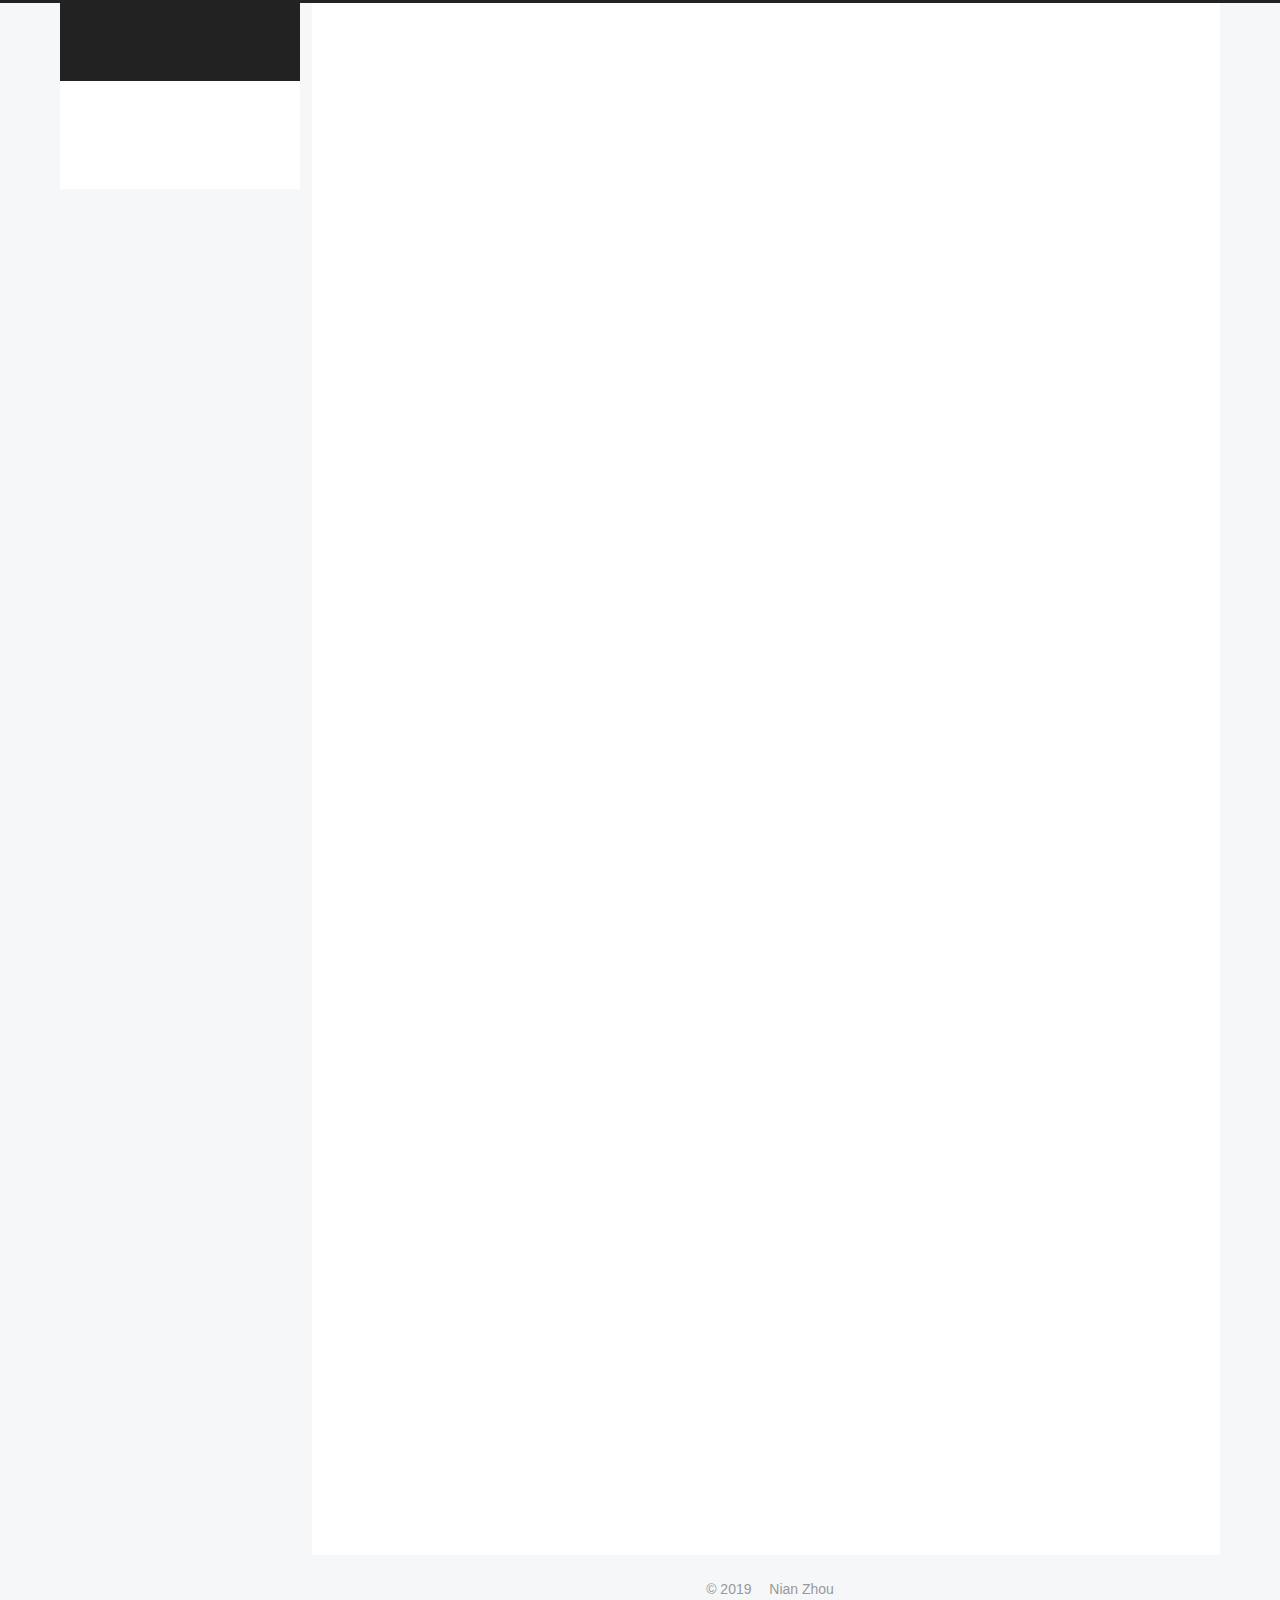
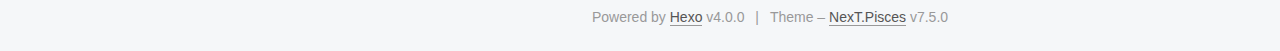
==== commit b1404ab1: "Site updated: 2019-11-13 10:46:23" ====
--- a/index.html
+++ b/index.html
@@ -9,7 +9,7 @@
   <link rel="icon" type="image/png" sizes="32x32" href="/images/favicon-32x32-next.png">
   <link rel="icon" type="image/png" sizes="16x16" href="/images/favicon-16x16-next.png">
   <link rel="mask-icon" href="/images/logo.svg" color="#222">
-  <link rel="alternate" href="/atom.xml" title="Hexo" type="application/atom+xml">
+  <link rel="alternate" href="/atom.xml" title="OnAir's Blog" type="application/atom+xml">
 
 <link rel="stylesheet" href="/css/main.css">
 
@@ -52,9 +52,9 @@
 </script>
 
   <meta property="og:type" content="website">
-<meta property="og:title" content="Hexo">
+<meta property="og:title" content="OnAir&#39;s Blog">
 <meta property="og:url" content="http:&#x2F;&#x2F;yoursite.com&#x2F;index.html">
-<meta property="og:site_name" content="Hexo">
+<meta property="og:site_name" content="OnAir&#39;s Blog">
 <meta property="og:locale" content="en">
 <meta name="twitter:card" content="summary">
 
@@ -72,7 +72,7 @@
   };
 </script>
 
-  <title>Hexo</title>
+  <title>OnAir's Blog</title>
   
 
 
@@ -116,7 +116,7 @@
     <div>
       <a href="/" class="brand" rel="start">
         <span class="logo-line-before"><i></i></span>
-        <span class="site-title">Hexo</span>
+        <span class="site-title">OnAir's Blog</span>
         <span class="logo-line-after"><i></i></span>
       </a>
     </div>
@@ -175,12 +175,12 @@
 
     <span hidden itemprop="author" itemscope itemtype="http://schema.org/Person">
       <meta itemprop="image" content="/images/avatar.gif">
-      <meta itemprop="name" content="John Doe">
+      <meta itemprop="name" content="Nian Zhou">
       <meta itemprop="description" content="">
     </span>
 
     <span hidden itemprop="publisher" itemscope itemtype="http://schema.org/Organization">
-      <meta itemprop="name" content="Hexo">
+      <meta itemprop="name" content="OnAir's Blog">
     </span>
       <header class="post-header">
         <h1 class="post-title" itemprop="name headline">
@@ -232,12 +232,12 @@
 
     <span hidden itemprop="author" itemscope itemtype="http://schema.org/Person">
       <meta itemprop="image" content="/images/avatar.gif">
-      <meta itemprop="name" content="John Doe">
+      <meta itemprop="name" content="Nian Zhou">
       <meta itemprop="description" content="">
     </span>
 
     <span hidden itemprop="publisher" itemscope itemtype="http://schema.org/Organization">
-      <meta itemprop="name" content="Hexo">
+      <meta itemprop="name" content="OnAir's Blog">
     </span>
       <header class="post-header">
         <h1 class="post-title" itemprop="name headline">
@@ -289,12 +289,12 @@
 
     <span hidden itemprop="author" itemscope itemtype="http://schema.org/Person">
       <meta itemprop="image" content="/images/avatar.gif">
-      <meta itemprop="name" content="John Doe">
+      <meta itemprop="name" content="Nian Zhou">
       <meta itemprop="description" content="">
     </span>
 
     <span hidden itemprop="publisher" itemscope itemtype="http://schema.org/Organization">
-      <meta itemprop="name" content="Hexo">
+      <meta itemprop="name" content="OnAir's Blog">
     </span>
       <header class="post-header">
         <h1 class="post-title" itemprop="name headline">
@@ -388,7 +388,7 @@
 
       <div class="site-overview-wrap sidebar-panel">
         <div class="site-author motion-element" itemprop="author" itemscope itemtype="http://schema.org/Person">
-  <p class="site-author-name" itemprop="name">John Doe</p>
+  <p class="site-author-name" itemprop="name">Nian Zhou</p>
   <div class="site-description" itemprop="description"></div>
 </div>
 <div class="site-state-wrap motion-element">
@@ -431,7 +431,7 @@
   <span class="with-love">
     <i class="fa fa-user"></i>
   </span>
-  <span class="author" itemprop="copyrightHolder">John Doe</span>
+  <span class="author" itemprop="copyrightHolder">Nian Zhou</span>
 </div>
   <div class="powered-by">Powered by <a href="https://hexo.io/" class="theme-link" rel="noopener" target="_blank">Hexo</a> v4.0.0
   </div>
--- a/css/main.css
+++ b/css/main.css
@@ -1146,7 +1146,7 @@
 }
 .links-of-author a::before,
 .links-of-author span.exturl::before {
-  background: #ffff0e;
+  background: #87f9c9;
   border-radius: 50%;
   content: ' ';
   display: inline-block;
